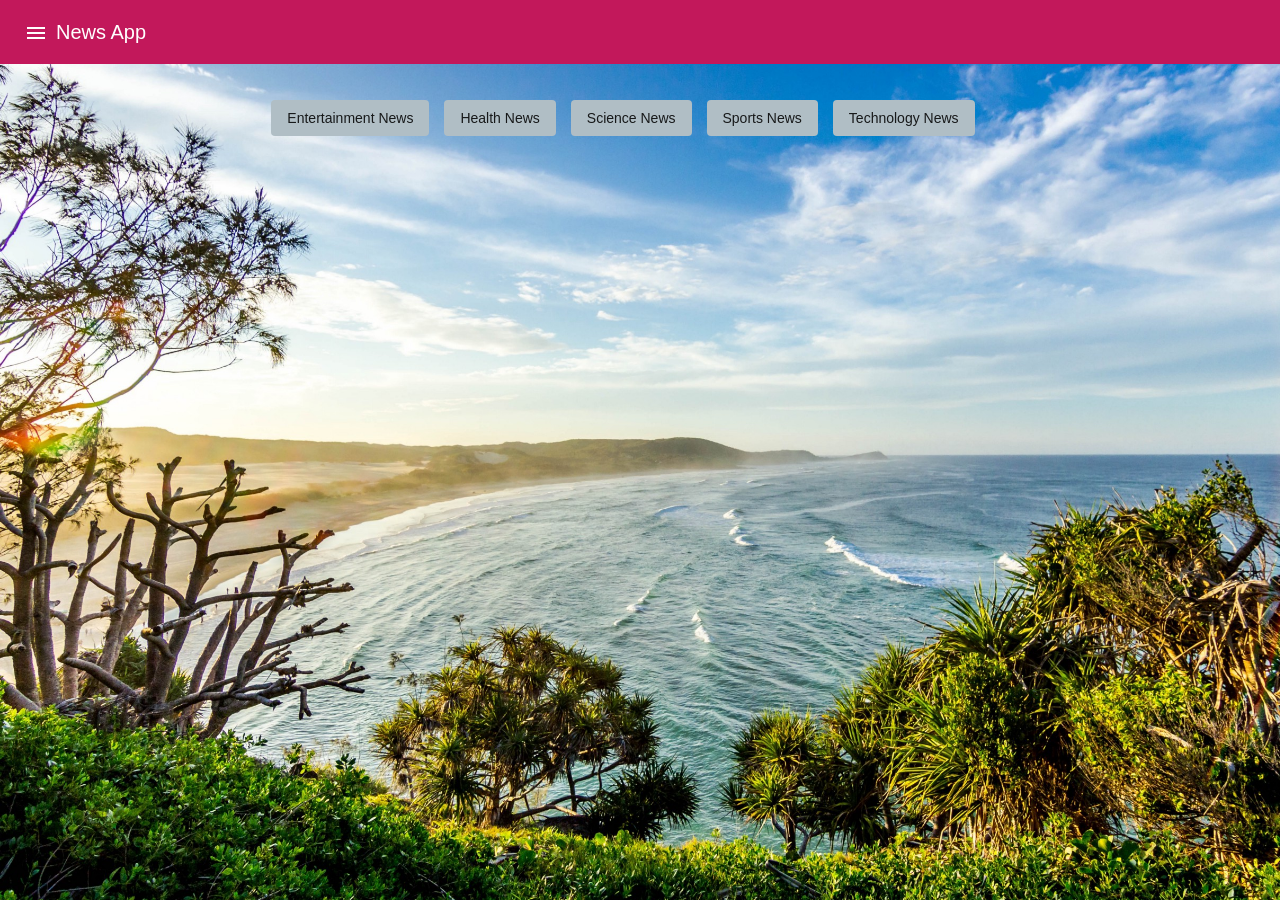
==== index.html @ 6e372760 "Add files via upload" ====
<!doctype html>
<html lang="en">
<head>
  <meta charset="utf-8">
  <title>News App</title>
  <base href="/">

  <meta name="viewport" content="width=device-width, initial-scale=1">
  <link rel="icon" type="image/x-icon" href="favicon.ico">
  <link href="https://fonts.googleapis.com/icon?family=Material+Icons" rel="stylesheet">

<link rel="stylesheet" href="styles.c0542add2c0bae121399.css"></head>
<body>
  <app-root></app-root>
<script type="text/javascript" src="runtime.26209474bfa8dc87a77c.js"></script><script type="text/javascript" src="es2015-polyfills.c5dd28b362270c767b34.js" nomodule></script><script type="text/javascript" src="polyfills.8bbb231b43165d65d357.js"></script><script type="text/javascript" src="main.18ae1bc99b776c555c8f.js"></script></body>
</html>
---- styles.c0542add2c0bae121399.css ----
@import url(https://fonts.googleapis.com/css?family=Montserrat:400,700);.mat-badge-content{font-weight:600;font-size:12px;font-family:Roboto,"Helvetica Neue",sans-serif}.mat-badge-small .mat-badge-content{font-size:6px}.mat-badge-large .mat-badge-content{font-size:24px}.mat-h1,.mat-headline,.mat-typography h1{font:400 24px/32px Roboto,"Helvetica Neue",sans-serif;margin:0 0 16px}.mat-h2,.mat-title,.mat-typography h2{font:500 20px/32px Roboto,"Helvetica Neue",sans-serif;margin:0 0 16px}.mat-h3,.mat-subheading-2,.mat-typography h3{font:400 16px/28px Roboto,"Helvetica Neue",sans-serif;margin:0 0 16px}.mat-h4,.mat-subheading-1,.mat-typography h4{font:400 15px/24px Roboto,"Helvetica Neue",sans-serif;margin:0 0 16px}.mat-h5,.mat-typography h5{font:400 11.62px/20px Roboto,"Helvetica Neue",sans-serif;margin:0 0 12px}.mat-h6,.mat-typography h6{font:400 9.38px/20px Roboto,"Helvetica Neue",sans-serif;margin:0 0 12px}.mat-body-2,.mat-body-strong{font:500 14px/24px Roboto,"Helvetica Neue",sans-serif}.mat-body,.mat-body-1,.mat-typography{font:400 14px/20px Roboto,"Helvetica Neue",sans-serif}.mat-body p,.mat-body-1 p,.mat-typography p{margin:0 0 12px}.mat-caption,.mat-small{font:400 12px/20px Roboto,"Helvetica Neue",sans-serif}.mat-display-4,.mat-typography .mat-display-4{font:300 112px/112px Roboto,"Helvetica Neue",sans-serif;margin:0 0 56px;letter-spacing:-.05em}.mat-display-3,.mat-typography .mat-display-3{font:400 56px/56px Roboto,"Helvetica Neue",sans-serif;margin:0 0 64px;letter-spacing:-.02em}.mat-display-2,.mat-typography .mat-display-2{font:400 45px/48px Roboto,"Helvetica Neue",sans-serif;margin:0 0 64px;letter-spacing:-.005em}.mat-display-1,.mat-typography .mat-display-1{font:400 34px/40px Roboto,"Helvetica Neue",sans-serif;margin:0 0 64px}.mat-bottom-sheet-container{font:400 14px/20px Roboto,"Helvetica Neue",sans-serif}.mat-button,.mat-fab,.mat-flat-button,.mat-icon-button,.mat-mini-fab,.mat-raised-button,.mat-stroked-button{font-family:Roboto,"Helvetica Neue",sans-serif;font-size:14px;font-weight:500}.mat-button-toggle,.mat-card{font-family:Roboto,"Helvetica Neue",sans-serif}.mat-card-title{font-size:24px;font-weight:500}.mat-card-header .mat-card-title{font-size:20px}.mat-card-content,.mat-card-subtitle{font-size:14px}.mat-checkbox{font-family:Roboto,"Helvetica Neue",sans-serif}.mat-checkbox-layout .mat-checkbox-label{line-height:24px}.mat-chip{font-size:14px;font-weight:500}.mat-chip .mat-chip-remove.mat-icon,.mat-chip .mat-chip-trailing-icon.mat-icon{font-size:18px}.mat-table{font-family:Roboto,"Helvetica Neue",sans-serif}.mat-header-cell{font-size:12px;font-weight:500}.mat-cell,.mat-footer-cell{font-size:14px}.mat-calendar{font-family:Roboto,"Helvetica Neue",sans-serif}.mat-calendar-body{font-size:13px}.mat-calendar-body-label,.mat-calendar-period-button{font-size:14px;font-weight:500}.mat-calendar-table-header th{font-size:11px;font-weight:400}.mat-dialog-title{font:500 20px/32px Roboto,"Helvetica Neue",sans-serif}.mat-expansion-panel-header{font-family:Roboto,"Helvetica Neue",sans-serif;font-size:15px;font-weight:400}.mat-expansion-panel-content{font:400 14px/20px Roboto,"Helvetica Neue",sans-serif}.mat-form-field{font-size:inherit;font-weight:400;line-height:1.125;font-family:Roboto,"Helvetica Neue",sans-serif}.mat-form-field-wrapper{padding-bottom:1.34375em}.mat-form-field-prefix .mat-icon,.mat-form-field-suffix .mat-icon{font-size:150%;line-height:1.125}.mat-form-field-prefix .mat-icon-button,.mat-form-field-suffix .mat-icon-button{height:1.5em;width:1.5em}.mat-form-field-prefix .mat-icon-button .mat-icon,.mat-form-field-suffix .mat-icon-button .mat-icon{height:1.125em;line-height:1.125}.mat-form-field-infix{padding:.5em 0;border-top:.84375em solid transparent}.mat-form-field-can-float .mat-input-server:focus+.mat-form-field-label-wrapper .mat-form-field-label,.mat-form-field-can-float.mat-form-field-should-float .mat-form-field-label{-webkit-transform:translateY(-1.34375em) scale(.75);transform:translateY(-1.34375em) scale(.75);width:133.33333%}.mat-form-field-can-float .mat-input-server[label]:not(:label-shown)+.mat-form-field-label-wrapper .mat-form-field-label{-webkit-transform:translateY(-1.34374em) scale(.75);transform:translateY(-1.34374em) scale(.75);width:133.33334%}.mat-form-field-label-wrapper{top:-.84375em;padding-top:.84375em}.mat-form-field-label{top:1.34375em}.mat-form-field-underline{bottom:1.34375em}.mat-form-field-subscript-wrapper{font-size:75%;margin-top:.66667em;top:calc(100% - 1.79167em)}.mat-form-field-appearance-legacy .mat-form-field-wrapper{padding-bottom:1.25em}.mat-form-field-appearance-legacy .mat-form-field-infix{padding:.4375em 0}.mat-form-field-appearance-legacy.mat-form-field-can-float .mat-input-server:focus+.mat-form-field-label-wrapper .mat-form-field-label,.mat-form-field-appearance-legacy.mat-form-field-can-float.mat-form-field-should-float .mat-form-field-label{-webkit-transform:translateY(-1.28125em) scale(.75) perspective(100px) translateZ(.001px);transform:translateY(-1.28125em) scale(.75) perspective(100px) translateZ(.001px);-ms-transform:translateY(-1.28125em) scale(.75);width:133.33333%}.mat-form-field-appearance-legacy.mat-form-field-can-float .mat-form-field-autofill-control:-webkit-autofill+.mat-form-field-label-wrapper .mat-form-field-label{-webkit-transform:translateY(-1.28125em) scale(.75) perspective(100px) translateZ(.00101px);transform:translateY(-1.28125em) scale(.75) perspective(100px) translateZ(.00101px);-ms-transform:translateY(-1.28124em) scale(.75);width:133.33334%}.mat-form-field-appearance-legacy.mat-form-field-can-float .mat-input-server[label]:not(:label-shown)+.mat-form-field-label-wrapper .mat-form-field-label{-webkit-transform:translateY(-1.28125em) scale(.75) perspective(100px) translateZ(.00102px);transform:translateY(-1.28125em) scale(.75) perspective(100px) translateZ(.00102px);-ms-transform:translateY(-1.28123em) scale(.75);width:133.33335%}.mat-form-field-appearance-legacy .mat-form-field-label{top:1.28125em}.mat-form-field-appearance-legacy .mat-form-field-subscript-wrapper{margin-top:.54167em;top:calc(100% - 1.66667em)}@media print{.mat-form-field-appearance-legacy.mat-form-field-can-float .mat-input-server:focus+.mat-form-field-label-wrapper .mat-form-field-label,.mat-form-field-appearance-legacy.mat-form-field-can-float.mat-form-field-should-float .mat-form-field-label{-webkit-transform:translateY(-1.28122em) scale(.75);transform:translateY(-1.28122em) scale(.75)}.mat-form-field-appearance-legacy.mat-form-field-can-float .mat-form-field-autofill-control:-webkit-autofill+.mat-form-field-label-wrapper .mat-form-field-label{-webkit-transform:translateY(-1.28121em) scale(.75);transform:translateY(-1.28121em) scale(.75)}.mat-form-field-appearance-legacy.mat-form-field-can-float .mat-input-server[label]:not(:label-shown)+.mat-form-field-label-wrapper .mat-form-field-label{-webkit-transform:translateY(-1.2812em) scale(.75);transform:translateY(-1.2812em) scale(.75)}}.mat-form-field-appearance-fill .mat-form-field-infix{padding:.25em 0 .75em}.mat-form-field-appearance-fill .mat-form-field-label{top:1.09375em;margin-top:-.5em}.mat-form-field-appearance-fill.mat-form-field-can-float .mat-input-server:focus+.mat-form-field-label-wrapper .mat-form-field-label,.mat-form-field-appearance-fill.mat-form-field-can-float.mat-form-field-should-float .mat-form-field-label{-webkit-transform:translateY(-.59375em) scale(.75);transform:translateY(-.59375em) scale(.75);width:133.33333%}.mat-form-field-appearance-fill.mat-form-field-can-float .mat-input-server[label]:not(:label-shown)+.mat-form-field-label-wrapper .mat-form-field-label{-webkit-transform:translateY(-.59374em) scale(.75);transform:translateY(-.59374em) scale(.75);width:133.33334%}.mat-form-field-appearance-outline .mat-form-field-infix{padding:1em 0}.mat-form-field-appearance-outline .mat-form-field-label{top:1.84375em;margin-top:-.25em}.mat-form-field-appearance-outline.mat-form-field-can-float .mat-input-server:focus+.mat-form-field-label-wrapper .mat-form-field-label,.mat-form-field-appearance-outline.mat-form-field-can-float.mat-form-field-should-float .mat-form-field-label{-webkit-transform:translateY(-1.59375em) scale(.75);transform:translateY(-1.59375em) scale(.75);width:133.33333%}.mat-form-field-appearance-outline.mat-form-field-can-float .mat-input-server[label]:not(:label-shown)+.mat-form-field-label-wrapper .mat-form-field-label{-webkit-transform:translateY(-1.59374em) scale(.75);transform:translateY(-1.59374em) scale(.75);width:133.33334%}.mat-grid-tile-footer,.mat-grid-tile-header{font-size:14px}.mat-grid-tile-footer .mat-line,.mat-grid-tile-header .mat-line{white-space:nowrap;overflow:hidden;text-overflow:ellipsis;display:block;box-sizing:border-box}.mat-grid-tile-footer .mat-line:nth-child(n+2),.mat-grid-tile-header .mat-line:nth-child(n+2){font-size:12px}input.mat-input-element{margin-top:-.0625em}.mat-menu-item{font-family:Roboto,"Helvetica Neue",sans-serif;font-size:14px;font-weight:400}.mat-paginator,.mat-paginator-page-size .mat-select-trigger{font-family:Roboto,"Helvetica Neue",sans-serif;font-size:12px}.mat-radio-button,.mat-select{font-family:Roboto,"Helvetica Neue",sans-serif}.mat-select-trigger{height:1.125em}.mat-slide-toggle-content{font-family:Roboto,"Helvetica Neue",sans-serif}.mat-slider-thumb-label-text{font-family:Roboto,"Helvetica Neue",sans-serif;font-size:12px;font-weight:500}.mat-stepper-horizontal,.mat-stepper-vertical{font-family:Roboto,"Helvetica Neue",sans-serif}.mat-step-label{font-size:14px;font-weight:400}.mat-step-sub-label-error{font-weight:400}.mat-step-label-error{font-size:14px}.mat-step-label-selected{font-size:14px;font-weight:500}.mat-tab-group{font-family:Roboto,"Helvetica Neue",sans-serif}.mat-tab-label,.mat-tab-link{font-family:Roboto,"Helvetica Neue",sans-serif;font-size:14px;font-weight:500}.mat-toolbar,.mat-toolbar h1,.mat-toolbar h2,.mat-toolbar h3,.mat-toolbar h4,.mat-toolbar h5,.mat-toolbar h6{font:500 20px/32px Roboto,"Helvetica Neue",sans-serif;margin:0}.mat-tooltip{font-family:Roboto,"Helvetica Neue",sans-serif;font-size:10px;padding-top:6px;padding-bottom:6px}.mat-tooltip-handset{font-size:14px;padding-top:8px;padding-bottom:8px}.mat-list-item,.mat-list-option{font-family:Roboto,"Helvetica Neue",sans-serif}.mat-list-base .mat-list-item{font-size:16px}.mat-list-base .mat-list-item .mat-line{white-space:nowrap;overflow:hidden;text-overflow:ellipsis;display:block;box-sizing:border-box}.mat-list-base .mat-list-item .mat-line:nth-child(n+2){font-size:14px}.mat-list-base .mat-list-option{font-size:16px}.mat-list-base .mat-list-option .mat-line{white-space:nowrap;overflow:hidden;text-overflow:ellipsis;display:block;box-sizing:border-box}.mat-list-base .mat-list-option .mat-line:nth-child(n+2){font-size:14px}.mat-list-base[dense] .mat-list-item{font-size:12px}.mat-list-base[dense] .mat-list-item .mat-line{white-space:nowrap;overflow:hidden;text-overflow:ellipsis;display:block;box-sizing:border-box}.mat-list-base[dense] .mat-list-item .mat-line:nth-child(n+2),.mat-list-base[dense] .mat-list-option{font-size:12px}.mat-list-base[dense] .mat-list-option .mat-line{white-space:nowrap;overflow:hidden;text-overflow:ellipsis;display:block;box-sizing:border-box}.mat-list-base[dense] .mat-list-option .mat-line:nth-child(n+2){font-size:12px}.mat-list-base[dense] .mat-subheader{font-family:Roboto,"Helvetica Neue",sans-serif;font-size:12px;font-weight:500}.mat-option{font-family:Roboto,"Helvetica Neue",sans-serif;font-size:16px;color:#fff}.mat-optgroup-label{font:500 14px/24px Roboto,"Helvetica Neue",sans-serif;color:rgba(255,255,255,.7)}.mat-simple-snackbar{font-family:Roboto,"Helvetica Neue",sans-serif;font-size:14px}.mat-simple-snackbar-action{line-height:1;font-family:inherit;font-size:inherit;font-weight:500}.mat-ripple{overflow:hidden;position:relative}.mat-ripple.mat-ripple-unbounded{overflow:visible}.mat-ripple-element{position:absolute;border-radius:50%;pointer-events:none;transition:opacity,-webkit-transform 0s cubic-bezier(0,0,.2,1);transition:opacity,transform 0s cubic-bezier(0,0,.2,1);transition:opacity,transform 0s cubic-bezier(0,0,.2,1),-webkit-transform 0s cubic-bezier(0,0,.2,1);-webkit-transform:scale(0);transform:scale(0)}@media (-ms-high-contrast:active){.mat-ripple-element{display:none}}.cdk-visually-hidden{border:0;clip:rect(0 0 0 0);height:1px;margin:-1px;overflow:hidden;padding:0;position:absolute;width:1px;outline:0;-webkit-appearance:none;-moz-appearance:none}.cdk-global-overlay-wrapper,.cdk-overlay-container{pointer-events:none;top:0;left:0;height:100%;width:100%}.cdk-overlay-container{position:fixed;z-index:1000}.cdk-overlay-container:empty{display:none}.cdk-global-overlay-wrapper{display:flex;position:absolute;z-index:1000}.cdk-overlay-pane{position:absolute;pointer-events:auto;box-sizing:border-box;z-index:1000;display:flex;max-width:100%;max-height:100%}.cdk-overlay-backdrop{position:absolute;top:0;bottom:0;left:0;right:0;z-index:1000;pointer-events:auto;-webkit-tap-highlight-color:transparent;transition:opacity .4s cubic-bezier(.25,.8,.25,1);opacity:0}.cdk-overlay-backdrop.cdk-overlay-backdrop-showing{opacity:1}@media screen and (-ms-high-contrast:active){.cdk-overlay-backdrop.cdk-overlay-backdrop-showing{opacity:.6}}.cdk-overlay-dark-backdrop{background:rgba(0,0,0,.32)}.cdk-overlay-transparent-backdrop,.cdk-overlay-transparent-backdrop.cdk-overlay-backdrop-showing{opacity:0}.cdk-overlay-connected-position-bounding-box{position:absolute;z-index:1000;display:flex;flex-direction:column;min-width:1px;min-height:1px}.cdk-global-scrollblock{position:fixed;width:100%;overflow-y:scroll}@-webkit-keyframes cdk-text-field-autofill-start{/*!*/}@keyframes cdk-text-field-autofill-start{/*!*/}@-webkit-keyframes cdk-text-field-autofill-end{/*!*/}@keyframes cdk-text-field-autofill-end{/*!*/}.cdk-text-field-autofill-monitored:-webkit-autofill{-webkit-animation-name:cdk-text-field-autofill-start;animation-name:cdk-text-field-autofill-start}.cdk-text-field-autofill-monitored:not(:-webkit-autofill){-webkit-animation-name:cdk-text-field-autofill-end;animation-name:cdk-text-field-autofill-end}textarea.cdk-textarea-autosize{resize:none}textarea.cdk-textarea-autosize-measuring{height:auto!important;overflow:hidden!important;padding:2px 0!important;box-sizing:content-box!important}.mat-ripple-element{background-color:rgba(255,255,255,.1)}.mat-option.mat-selected:not(.mat-option-multiple):not(.mat-option-disabled),.mat-option:focus:not(.mat-option-disabled),.mat-option:hover:not(.mat-option-disabled){background:rgba(255,255,255,.04)}.mat-option.mat-active{background:rgba(255,255,255,.04);color:#fff}.mat-option.mat-option-disabled{color:rgba(255,255,255,.5)}.mat-primary .mat-option.mat-selected:not(.mat-option-disabled){color:#c2185b}.mat-accent .mat-option.mat-selected:not(.mat-option-disabled){color:#b0bec5}.mat-warn .mat-option.mat-selected:not(.mat-option-disabled){color:#f44336}.mat-optgroup-disabled .mat-optgroup-label{color:rgba(255,255,255,.5)}.mat-pseudo-checkbox{color:rgba(255,255,255,.7)}.mat-pseudo-checkbox::after{color:#303030}.mat-pseudo-checkbox-disabled{color:#686868}.mat-accent .mat-pseudo-checkbox-checked,.mat-accent .mat-pseudo-checkbox-indeterminate,.mat-pseudo-checkbox-checked,.mat-pseudo-checkbox-indeterminate{background:#b0bec5}.mat-primary .mat-pseudo-checkbox-checked,.mat-primary .mat-pseudo-checkbox-indeterminate{background:#c2185b}.mat-warn .mat-pseudo-checkbox-checked,.mat-warn .mat-pseudo-checkbox-indeterminate{background:#f44336}.mat-pseudo-checkbox-checked.mat-pseudo-checkbox-disabled,.mat-pseudo-checkbox-indeterminate.mat-pseudo-checkbox-disabled{background:#686868}.mat-elevation-z0{box-shadow:0 0 0 0 rgba(0,0,0,.2),0 0 0 0 rgba(0,0,0,.14),0 0 0 0 rgba(0,0,0,.12)}.mat-elevation-z1{box-shadow:0 2px 1px -1px rgba(0,0,0,.2),0 1px 1px 0 rgba(0,0,0,.14),0 1px 3px 0 rgba(0,0,0,.12)}.mat-elevation-z2{box-shadow:0 3px 1px -2px rgba(0,0,0,.2),0 2px 2px 0 rgba(0,0,0,.14),0 1px 5px 0 rgba(0,0,0,.12)}.mat-elevation-z3{box-shadow:0 3px 3px -2px rgba(0,0,0,.2),0 3px 4px 0 rgba(0,0,0,.14),0 1px 8px 0 rgba(0,0,0,.12)}.mat-elevation-z4{box-shadow:0 2px 4px -1px rgba(0,0,0,.2),0 4px 5px 0 rgba(0,0,0,.14),0 1px 10px 0 rgba(0,0,0,.12)}.mat-elevation-z5{box-shadow:0 3px 5px -1px rgba(0,0,0,.2),0 5px 8px 0 rgba(0,0,0,.14),0 1px 14px 0 rgba(0,0,0,.12)}.mat-elevation-z6{box-shadow:0 3px 5px -1px rgba(0,0,0,.2),0 6px 10px 0 rgba(0,0,0,.14),0 1px 18px 0 rgba(0,0,0,.12)}.mat-elevation-z7{box-shadow:0 4px 5px -2px rgba(0,0,0,.2),0 7px 10px 1px rgba(0,0,0,.14),0 2px 16px 1px rgba(0,0,0,.12)}.mat-elevation-z8{box-shadow:0 5px 5px -3px rgba(0,0,0,.2),0 8px 10px 1px rgba(0,0,0,.14),0 3px 14px 2px rgba(0,0,0,.12)}.mat-elevation-z9{box-shadow:0 5px 6px -3px rgba(0,0,0,.2),0 9px 12px 1px rgba(0,0,0,.14),0 3px 16px 2px rgba(0,0,0,.12)}.mat-elevation-z10{box-shadow:0 6px 6px -3px rgba(0,0,0,.2),0 10px 14px 1px rgba(0,0,0,.14),0 4px 18px 3px rgba(0,0,0,.12)}.mat-elevation-z11{box-shadow:0 6px 7px -4px rgba(0,0,0,.2),0 11px 15px 1px rgba(0,0,0,.14),0 4px 20px 3px rgba(0,0,0,.12)}.mat-elevation-z12{box-shadow:0 7px 8px -4px rgba(0,0,0,.2),0 12px 17px 2px rgba(0,0,0,.14),0 5px 22px 4px rgba(0,0,0,.12)}.mat-elevation-z13{box-shadow:0 7px 8px -4px rgba(0,0,0,.2),0 13px 19px 2px rgba(0,0,0,.14),0 5px 24px 4px rgba(0,0,0,.12)}.mat-elevation-z14{box-shadow:0 7px 9px -4px rgba(0,0,0,.2),0 14px 21px 2px rgba(0,0,0,.14),0 5px 26px 4px rgba(0,0,0,.12)}.mat-elevation-z15{box-shadow:0 8px 9px -5px rgba(0,0,0,.2),0 15px 22px 2px rgba(0,0,0,.14),0 6px 28px 5px rgba(0,0,0,.12)}.mat-elevation-z16{box-shadow:0 8px 10px -5px rgba(0,0,0,.2),0 16px 24px 2px rgba(0,0,0,.14),0 6px 30px 5px rgba(0,0,0,.12)}.mat-elevation-z17{box-shadow:0 8px 11px -5px rgba(0,0,0,.2),0 17px 26px 2px rgba(0,0,0,.14),0 6px 32px 5px rgba(0,0,0,.12)}.mat-elevation-z18{box-shadow:0 9px 11px -5px rgba(0,0,0,.2),0 18px 28px 2px rgba(0,0,0,.14),0 7px 34px 6px rgba(0,0,0,.12)}.mat-elevation-z19{box-shadow:0 9px 12px -6px rgba(0,0,0,.2),0 19px 29px 2px rgba(0,0,0,.14),0 7px 36px 6px rgba(0,0,0,.12)}.mat-elevation-z20{box-shadow:0 10px 13px -6px rgba(0,0,0,.2),0 20px 31px 3px rgba(0,0,0,.14),0 8px 38px 7px rgba(0,0,0,.12)}.mat-elevation-z21{box-shadow:0 10px 13px -6px rgba(0,0,0,.2),0 21px 33px 3px rgba(0,0,0,.14),0 8px 40px 7px rgba(0,0,0,.12)}.mat-elevation-z22{box-shadow:0 10px 14px -6px rgba(0,0,0,.2),0 22px 35px 3px rgba(0,0,0,.14),0 8px 42px 7px rgba(0,0,0,.12)}.mat-elevation-z23{box-shadow:0 11px 14px -7px rgba(0,0,0,.2),0 23px 36px 3px rgba(0,0,0,.14),0 9px 44px 8px rgba(0,0,0,.12)}.mat-elevation-z24{box-shadow:0 11px 15px -7px rgba(0,0,0,.2),0 24px 38px 3px rgba(0,0,0,.14),0 9px 46px 8px rgba(0,0,0,.12)}.mat-app-background{background-color:#303030;color:#fff}.mat-theme-loaded-marker{display:none}.mat-autocomplete-panel{background:#424242;color:#fff}.mat-autocomplete-panel:not([class*=mat-elevation-z]){box-shadow:0 2px 4px -1px rgba(0,0,0,.2),0 4px 5px 0 rgba(0,0,0,.14),0 1px 10px 0 rgba(0,0,0,.12)}.mat-autocomplete-panel .mat-option.mat-selected:not(.mat-active):not(:hover){background:#424242}.mat-autocomplete-panel .mat-option.mat-selected:not(.mat-active):not(:hover):not(.mat-option-disabled){color:#fff}@media (-ms-high-contrast:active){.mat-badge-content{outline:solid 1px;border-radius:0}.mat-checkbox-disabled{opacity:.5}}.mat-badge-accent .mat-badge-content{background:#b0bec5;color:rgba(0,0,0,.87)}.mat-badge-warn .mat-badge-content{color:#fff;background:#f44336}.mat-badge{position:relative}.mat-badge-hidden .mat-badge-content{display:none}.mat-badge-disabled .mat-badge-content{background:#6e6e6e;color:rgba(255,255,255,.5)}.mat-badge-content{color:#fff;background:#c2185b;position:absolute;text-align:center;display:inline-block;border-radius:50%;transition:-webkit-transform .2s ease-in-out;transition:transform .2s ease-in-out;transition:transform .2s ease-in-out,-webkit-transform .2s ease-in-out;-webkit-transform:scale(.6);transform:scale(.6);overflow:hidden;white-space:nowrap;text-overflow:ellipsis;pointer-events:none}.mat-badge-content.mat-badge-active{-webkit-transform:none;transform:none}.mat-badge-small .mat-badge-content{width:16px;height:16px;line-height:16px}.mat-badge-small.mat-badge-above .mat-badge-content{top:-8px}.mat-badge-small.mat-badge-below .mat-badge-content{bottom:-8px}.mat-badge-small.mat-badge-before .mat-badge-content{left:-16px}[dir=rtl] .mat-badge-small.mat-badge-before .mat-badge-content{left:auto;right:-16px}.mat-badge-small.mat-badge-after .mat-badge-content{right:-16px}[dir=rtl] .mat-badge-small.mat-badge-after .mat-badge-content{right:auto;left:-16px}.mat-badge-small.mat-badge-overlap.mat-badge-before .mat-badge-content{left:-8px}[dir=rtl] .mat-badge-small.mat-badge-overlap.mat-badge-before .mat-badge-content{left:auto;right:-8px}.mat-badge-small.mat-badge-overlap.mat-badge-after .mat-badge-content{right:-8px}[dir=rtl] .mat-badge-small.mat-badge-overlap.mat-badge-after .mat-badge-content{right:auto;left:-8px}.mat-badge-medium .mat-badge-content{width:22px;height:22px;line-height:22px}.mat-badge-medium.mat-badge-above .mat-badge-content{top:-11px}.mat-badge-medium.mat-badge-below .mat-badge-content{bottom:-11px}.mat-badge-medium.mat-badge-before .mat-badge-content{left:-22px}[dir=rtl] .mat-badge-medium.mat-badge-before .mat-badge-content{left:auto;right:-22px}.mat-badge-medium.mat-badge-after .mat-badge-content{right:-22px}[dir=rtl] .mat-badge-medium.mat-badge-after .mat-badge-content{right:auto;left:-22px}.mat-badge-medium.mat-badge-overlap.mat-badge-before .mat-badge-content{left:-11px}[dir=rtl] .mat-badge-medium.mat-badge-overlap.mat-badge-before .mat-badge-content{left:auto;right:-11px}.mat-badge-medium.mat-badge-overlap.mat-badge-after .mat-badge-content{right:-11px}[dir=rtl] .mat-badge-medium.mat-badge-overlap.mat-badge-after .mat-badge-content{right:auto;left:-11px}.mat-badge-large .mat-badge-content{width:28px;height:28px;line-height:28px}.mat-badge-large.mat-badge-above .mat-badge-content{top:-14px}.mat-badge-large.mat-badge-below .mat-badge-content{bottom:-14px}.mat-badge-large.mat-badge-before .mat-badge-content{left:-28px}[dir=rtl] .mat-badge-large.mat-badge-before .mat-badge-content{left:auto;right:-28px}.mat-badge-large.mat-badge-after .mat-badge-content{right:-28px}[dir=rtl] .mat-badge-large.mat-badge-after .mat-badge-content{right:auto;left:-28px}.mat-badge-large.mat-badge-overlap.mat-badge-before .mat-badge-content{left:-14px}[dir=rtl] .mat-badge-large.mat-badge-overlap.mat-badge-before .mat-badge-content{left:auto;right:-14px}.mat-badge-large.mat-badge-overlap.mat-badge-after .mat-badge-content{right:-14px}[dir=rtl] .mat-badge-large.mat-badge-overlap.mat-badge-after .mat-badge-content{right:auto;left:-14px}.mat-bottom-sheet-container{box-shadow:0 8px 10px -5px rgba(0,0,0,.2),0 16px 24px 2px rgba(0,0,0,.14),0 6px 30px 5px rgba(0,0,0,.12);background:#424242;color:#fff}.mat-button,.mat-icon-button,.mat-stroked-button{color:inherit;background:0 0}.mat-button.mat-primary,.mat-icon-button.mat-primary,.mat-stroked-button.mat-primary{color:#c2185b}.mat-button.mat-accent,.mat-icon-button.mat-accent,.mat-stroked-button.mat-accent{color:#b0bec5}.mat-button.mat-warn,.mat-icon-button.mat-warn,.mat-stroked-button.mat-warn{color:#f44336}.mat-button.mat-accent[disabled],.mat-button.mat-primary[disabled],.mat-button.mat-warn[disabled],.mat-button[disabled][disabled],.mat-icon-button.mat-accent[disabled],.mat-icon-button.mat-primary[disabled],.mat-icon-button.mat-warn[disabled],.mat-icon-button[disabled][disabled],.mat-stroked-button.mat-accent[disabled],.mat-stroked-button.mat-primary[disabled],.mat-stroked-button.mat-warn[disabled],.mat-stroked-button[disabled][disabled]{color:rgba(255,255,255,.3)}.mat-button.mat-primary .mat-button-focus-overlay,.mat-icon-button.mat-primary .mat-button-focus-overlay,.mat-stroked-button.mat-primary .mat-button-focus-overlay{background-color:#c2185b}.mat-button.mat-accent .mat-button-focus-overlay,.mat-icon-button.mat-accent .mat-button-focus-overlay,.mat-stroked-button.mat-accent .mat-button-focus-overlay{background-color:#b0bec5}.mat-button.mat-warn .mat-button-focus-overlay,.mat-icon-button.mat-warn .mat-button-focus-overlay,.mat-stroked-button.mat-warn .mat-button-focus-overlay{background-color:#f44336}.mat-button[disabled] .mat-button-focus-overlay,.mat-icon-button[disabled] .mat-button-focus-overlay,.mat-stroked-button[disabled] .mat-button-focus-overlay{background-color:transparent}.mat-button .mat-ripple-element,.mat-icon-button .mat-ripple-element,.mat-stroked-button .mat-ripple-element{opacity:.1;background-color:currentColor}.mat-button-focus-overlay{background:#fff}.mat-stroked-button:not([disabled]){border-color:rgba(255,255,255,.12)}.mat-fab,.mat-flat-button,.mat-mini-fab,.mat-raised-button{color:#fff;background-color:#424242}.mat-fab.mat-primary,.mat-flat-button.mat-primary,.mat-mini-fab.mat-primary,.mat-raised-button.mat-primary{color:#fff;background-color:#c2185b}.mat-fab.mat-accent,.mat-flat-button.mat-accent,.mat-mini-fab.mat-accent,.mat-raised-button.mat-accent{color:rgba(0,0,0,.87);background-color:#b0bec5}.mat-fab.mat-warn,.mat-flat-button.mat-warn,.mat-mini-fab.mat-warn,.mat-raised-button.mat-warn{color:#fff;background-color:#f44336}.mat-fab.mat-accent[disabled],.mat-fab.mat-primary[disabled],.mat-fab.mat-warn[disabled],.mat-fab[disabled][disabled],.mat-flat-button.mat-accent[disabled],.mat-flat-button.mat-primary[disabled],.mat-flat-button.mat-warn[disabled],.mat-flat-button[disabled][disabled],.mat-mini-fab.mat-accent[disabled],.mat-mini-fab.mat-primary[disabled],.mat-mini-fab.mat-warn[disabled],.mat-mini-fab[disabled][disabled],.mat-raised-button.mat-accent[disabled],.mat-raised-button.mat-primary[disabled],.mat-raised-button.mat-warn[disabled],.mat-raised-button[disabled][disabled]{color:rgba(255,255,255,.3);background-color:rgba(255,255,255,.12)}.mat-fab.mat-primary .mat-ripple-element,.mat-flat-button.mat-primary .mat-ripple-element,.mat-mini-fab.mat-primary .mat-ripple-element,.mat-raised-button.mat-primary .mat-ripple-element{background-color:rgba(255,255,255,.1)}.mat-fab.mat-accent .mat-ripple-element,.mat-flat-button.mat-accent .mat-ripple-element,.mat-mini-fab.mat-accent .mat-ripple-element,.mat-raised-button.mat-accent .mat-ripple-element{background-color:rgba(0,0,0,.1)}.mat-fab.mat-warn .mat-ripple-element,.mat-flat-button.mat-warn .mat-ripple-element,.mat-mini-fab.mat-warn .mat-ripple-element,.mat-raised-button.mat-warn .mat-ripple-element{background-color:rgba(255,255,255,.1)}.mat-flat-button:not([class*=mat-elevation-z]),.mat-stroked-button:not([class*=mat-elevation-z]){box-shadow:0 0 0 0 rgba(0,0,0,.2),0 0 0 0 rgba(0,0,0,.14),0 0 0 0 rgba(0,0,0,.12)}.mat-raised-button:not([class*=mat-elevation-z]){box-shadow:0 3px 1px -2px rgba(0,0,0,.2),0 2px 2px 0 rgba(0,0,0,.14),0 1px 5px 0 rgba(0,0,0,.12)}.mat-raised-button:not([disabled]):active:not([class*=mat-elevation-z]){box-shadow:0 5px 5px -3px rgba(0,0,0,.2),0 8px 10px 1px rgba(0,0,0,.14),0 3px 14px 2px rgba(0,0,0,.12)}.mat-raised-button[disabled]:not([class*=mat-elevation-z]){box-shadow:0 0 0 0 rgba(0,0,0,.2),0 0 0 0 rgba(0,0,0,.14),0 0 0 0 rgba(0,0,0,.12)}.mat-fab:not([class*=mat-elevation-z]),.mat-mini-fab:not([class*=mat-elevation-z]){box-shadow:0 3px 5px -1px rgba(0,0,0,.2),0 6px 10px 0 rgba(0,0,0,.14),0 1px 18px 0 rgba(0,0,0,.12)}.mat-fab:not([disabled]):active:not([class*=mat-elevation-z]),.mat-mini-fab:not([disabled]):active:not([class*=mat-elevation-z]){box-shadow:0 7px 8px -4px rgba(0,0,0,.2),0 12px 17px 2px rgba(0,0,0,.14),0 5px 22px 4px rgba(0,0,0,.12)}.mat-fab[disabled]:not([class*=mat-elevation-z]),.mat-mini-fab[disabled]:not([class*=mat-elevation-z]){box-shadow:0 0 0 0 rgba(0,0,0,.2),0 0 0 0 rgba(0,0,0,.14),0 0 0 0 rgba(0,0,0,.12)}.mat-button-toggle-group,.mat-button-toggle-standalone{box-shadow:0 3px 1px -2px rgba(0,0,0,.2),0 2px 2px 0 rgba(0,0,0,.14),0 1px 5px 0 rgba(0,0,0,.12)}.mat-button-toggle-group-appearance-standard,.mat-button-toggle-standalone.mat-button-toggle-appearance-standard{box-shadow:none;border:1px solid rgba(255,255,255,.12)}.mat-button-toggle{color:rgba(255,255,255,.5)}.mat-button-toggle .mat-button-toggle-focus-overlay{background-color:rgba(255,255,255,.12)}.mat-button-toggle-appearance-standard{color:#fff;background:#424242}.mat-button-toggle-appearance-standard .mat-button-toggle-focus-overlay{background-color:#fff}.mat-button-toggle-group-appearance-standard .mat-button-toggle+.mat-button-toggle{border-left:1px solid rgba(255,255,255,.12)}[dir=rtl] .mat-button-toggle-group-appearance-standard .mat-button-toggle+.mat-button-toggle{border-left:none;border-right:1px solid rgba(255,255,255,.12)}.mat-button-toggle-group-appearance-standard.mat-button-toggle-vertical .mat-button-toggle+.mat-button-toggle{border-left:none;border-right:none;border-top:1px solid rgba(255,255,255,.12)}.mat-button-toggle-checked{background-color:#212121;color:rgba(255,255,255,.7)}.mat-button-toggle-checked.mat-button-toggle-appearance-standard{color:#fff}.mat-button-toggle-disabled{color:rgba(255,255,255,.3);background-color:#000}.mat-button-toggle-disabled.mat-button-toggle-appearance-standard{background:#424242}.mat-button-toggle-disabled.mat-button-toggle-checked{background-color:#424242}.mat-card{background:#424242;color:#fff}.mat-card:not([class*=mat-elevation-z]){box-shadow:0 2px 1px -1px rgba(0,0,0,.2),0 1px 1px 0 rgba(0,0,0,.14),0 1px 3px 0 rgba(0,0,0,.12)}.mat-card.mat-card-flat:not([class*=mat-elevation-z]){box-shadow:0 0 0 0 rgba(0,0,0,.2),0 0 0 0 rgba(0,0,0,.14),0 0 0 0 rgba(0,0,0,.12)}.mat-card-subtitle{color:rgba(255,255,255,.7)}.mat-checkbox-frame{border-color:rgba(255,255,255,.7)}.mat-checkbox-checkmark{fill:#303030}.mat-checkbox-checkmark-path{stroke:#303030!important}@media (-ms-high-contrast:black-on-white){.mat-checkbox-checkmark-path{stroke:#000!important}}.mat-checkbox-mixedmark{background-color:#303030}.mat-checkbox-checked.mat-primary .mat-checkbox-background,.mat-checkbox-indeterminate.mat-primary .mat-checkbox-background{background-color:#c2185b}.mat-checkbox-checked.mat-accent .mat-checkbox-background,.mat-checkbox-indeterminate.mat-accent .mat-checkbox-background{background-color:#b0bec5}.mat-checkbox-checked.mat-warn .mat-checkbox-background,.mat-checkbox-indeterminate.mat-warn .mat-checkbox-background{background-color:#f44336}.mat-checkbox-disabled.mat-checkbox-checked .mat-checkbox-background,.mat-checkbox-disabled.mat-checkbox-indeterminate .mat-checkbox-background{background-color:#686868}.mat-checkbox-disabled:not(.mat-checkbox-checked) .mat-checkbox-frame{border-color:#686868}.mat-checkbox-disabled .mat-checkbox-label{color:rgba(255,255,255,.7)}@media (-ms-high-contrast:active){.mat-checkbox-background{background:0 0}}.mat-checkbox:not(.mat-checkbox-disabled).mat-primary .mat-checkbox-ripple .mat-ripple-element{background-color:#c2185b}.mat-checkbox:not(.mat-checkbox-disabled).mat-accent .mat-checkbox-ripple .mat-ripple-element{background-color:#b0bec5}.mat-checkbox:not(.mat-checkbox-disabled).mat-warn .mat-checkbox-ripple .mat-ripple-element{background-color:#f44336}.mat-chip.mat-standard-chip{background-color:#616161;color:#fff}.mat-chip.mat-standard-chip .mat-chip-remove{color:#fff;opacity:.4}.mat-chip.mat-standard-chip:not(.mat-chip-disabled):active{box-shadow:0 3px 3px -2px rgba(0,0,0,.2),0 3px 4px 0 rgba(0,0,0,.14),0 1px 8px 0 rgba(0,0,0,.12)}.mat-chip.mat-standard-chip:not(.mat-chip-disabled) .mat-chip-remove:hover{opacity:.54}.mat-chip.mat-standard-chip.mat-chip-disabled{opacity:.4}.mat-chip.mat-standard-chip::after{background:#fff}.mat-chip.mat-standard-chip.mat-chip-selected.mat-primary{background-color:#c2185b;color:#fff}.mat-chip.mat-standard-chip.mat-chip-selected.mat-primary .mat-chip-remove{color:#fff;opacity:.4}.mat-chip.mat-standard-chip.mat-chip-selected.mat-primary .mat-ripple-element{background:rgba(255,255,255,.1)}.mat-chip.mat-standard-chip.mat-chip-selected.mat-warn{background-color:#f44336;color:#fff}.mat-chip.mat-standard-chip.mat-chip-selected.mat-warn .mat-chip-remove{color:#fff;opacity:.4}.mat-chip.mat-standard-chip.mat-chip-selected.mat-warn .mat-ripple-element{background:rgba(255,255,255,.1)}.mat-chip.mat-standard-chip.mat-chip-selected.mat-accent{background-color:#b0bec5;color:rgba(0,0,0,.87)}.mat-chip.mat-standard-chip.mat-chip-selected.mat-accent .mat-chip-remove{color:rgba(0,0,0,.87);opacity:.4}.mat-chip.mat-standard-chip.mat-chip-selected.mat-accent .mat-ripple-element{background:rgba(0,0,0,.1)}.mat-table{background:#424242}.mat-table tbody,.mat-table tfoot,.mat-table thead,.mat-table-sticky,[mat-footer-row],[mat-header-row],[mat-row],mat-footer-row,mat-header-row,mat-row{background:inherit}mat-footer-row,mat-header-row,mat-row,td.mat-cell,td.mat-footer-cell,th.mat-header-cell{border-bottom-color:rgba(255,255,255,.12)}.mat-header-cell{color:rgba(255,255,255,.7)}.mat-cell,.mat-footer-cell{color:#fff}.mat-calendar-arrow{border-top-color:#fff}.mat-datepicker-content .mat-calendar-next-button,.mat-datepicker-content .mat-calendar-previous-button,.mat-datepicker-toggle{color:#fff}.mat-calendar-table-header{color:rgba(255,255,255,.5)}.mat-calendar-table-header-divider::after{background:rgba(255,255,255,.12)}.mat-calendar-body-label{color:rgba(255,255,255,.7)}.mat-calendar-body-cell-content{color:#fff;border-color:transparent}.mat-calendar-body-disabled>.mat-calendar-body-cell-content:not(.mat-calendar-body-selected){color:rgba(255,255,255,.5)}.cdk-keyboard-focused .mat-calendar-body-active>.mat-calendar-body-cell-content:not(.mat-calendar-body-selected),.cdk-program-focused .mat-calendar-body-active>.mat-calendar-body-cell-content:not(.mat-calendar-body-selected),.mat-calendar-body-cell:not(.mat-calendar-body-disabled):hover>.mat-calendar-body-cell-content:not(.mat-calendar-body-selected){background-color:rgba(255,255,255,.04)}.mat-calendar-body-today:not(.mat-calendar-body-selected){border-color:rgba(255,255,255,.5)}.mat-calendar-body-disabled>.mat-calendar-body-today:not(.mat-calendar-body-selected){border-color:rgba(255,255,255,.3)}.mat-calendar-body-selected{background-color:#c2185b;color:#fff}.mat-calendar-body-disabled>.mat-calendar-body-selected{background-color:rgba(194,24,91,.4)}.mat-calendar-body-today.mat-calendar-body-selected{box-shadow:inset 0 0 0 1px #fff}.mat-datepicker-content{box-shadow:0 2px 4px -1px rgba(0,0,0,.2),0 4px 5px 0 rgba(0,0,0,.14),0 1px 10px 0 rgba(0,0,0,.12);background-color:#424242;color:#fff}.mat-datepicker-content.mat-accent .mat-calendar-body-selected{background-color:#b0bec5;color:rgba(0,0,0,.87)}.mat-datepicker-content.mat-accent .mat-calendar-body-disabled>.mat-calendar-body-selected{background-color:rgba(176,190,197,.4)}.mat-datepicker-content.mat-accent .mat-calendar-body-today.mat-calendar-body-selected{box-shadow:inset 0 0 0 1px rgba(0,0,0,.87)}.mat-datepicker-content.mat-warn .mat-calendar-body-selected{background-color:#f44336;color:#fff}.mat-datepicker-content.mat-warn .mat-calendar-body-disabled>.mat-calendar-body-selected{background-color:rgba(244,67,54,.4)}.mat-datepicker-content.mat-warn .mat-calendar-body-today.mat-calendar-body-selected{box-shadow:inset 0 0 0 1px #fff}.mat-datepicker-content-touch{box-shadow:0 0 0 0 rgba(0,0,0,.2),0 0 0 0 rgba(0,0,0,.14),0 0 0 0 rgba(0,0,0,.12)}.mat-datepicker-toggle-active{color:#c2185b}.mat-datepicker-toggle-active.mat-accent{color:#b0bec5}.mat-datepicker-toggle-active.mat-warn{color:#f44336}.mat-dialog-container{box-shadow:0 11px 15px -7px rgba(0,0,0,.2),0 24px 38px 3px rgba(0,0,0,.14),0 9px 46px 8px rgba(0,0,0,.12);background:#424242;color:#fff}.mat-divider{border-top-color:rgba(255,255,255,.12)}.mat-divider-vertical{border-right-color:rgba(255,255,255,.12)}.mat-expansion-panel{background:#424242;color:#fff}.mat-expansion-panel:not([class*=mat-elevation-z]){box-shadow:0 3px 1px -2px rgba(0,0,0,.2),0 2px 2px 0 rgba(0,0,0,.14),0 1px 5px 0 rgba(0,0,0,.12)}.mat-action-row{border-top-color:rgba(255,255,255,.12)}.mat-expansion-panel:not(.mat-expanded) .mat-expansion-panel-header:not([aria-disabled=true]).cdk-keyboard-focused,.mat-expansion-panel:not(.mat-expanded) .mat-expansion-panel-header:not([aria-disabled=true]).cdk-program-focused,.mat-expansion-panel:not(.mat-expanded) .mat-expansion-panel-header:not([aria-disabled=true]):hover{background:rgba(255,255,255,.04)}@media (hover:none){.mat-expansion-panel:not(.mat-expanded):not([aria-disabled=true]) .mat-expansion-panel-header:hover{background:#424242}}.mat-expansion-panel-header-title{color:#fff}.mat-expansion-indicator::after,.mat-expansion-panel-header-description{color:rgba(255,255,255,.7)}.mat-expansion-panel-header[aria-disabled=true]{color:rgba(255,255,255,.3)}.mat-expansion-panel-header[aria-disabled=true] .mat-expansion-panel-header-description,.mat-expansion-panel-header[aria-disabled=true] .mat-expansion-panel-header-title{color:inherit}.mat-form-field-label,.mat-hint{color:rgba(255,255,255,.7)}.mat-form-field.mat-focused .mat-form-field-label{color:#c2185b}.mat-form-field.mat-focused .mat-form-field-label.mat-accent{color:#b0bec5}.mat-form-field.mat-focused .mat-form-field-label.mat-warn{color:#f44336}.mat-focused .mat-form-field-required-marker{color:#b0bec5}.mat-form-field-ripple{background-color:#fff}.mat-form-field.mat-focused .mat-form-field-ripple{background-color:#c2185b}.mat-form-field.mat-focused .mat-form-field-ripple.mat-accent{background-color:#b0bec5}.mat-form-field.mat-focused .mat-form-field-ripple.mat-warn{background-color:#f44336}.mat-form-field-type-mat-native-select.mat-focused:not(.mat-form-field-invalid) .mat-form-field-infix::after{color:#c2185b}.mat-form-field-type-mat-native-select.mat-focused:not(.mat-form-field-invalid).mat-accent .mat-form-field-infix::after{color:#b0bec5}.mat-form-field-type-mat-native-select.mat-focused:not(.mat-form-field-invalid).mat-warn .mat-form-field-infix::after,.mat-form-field.mat-form-field-invalid .mat-form-field-label,.mat-form-field.mat-form-field-invalid .mat-form-field-label .mat-form-field-required-marker,.mat-form-field.mat-form-field-invalid .mat-form-field-label.mat-accent{color:#f44336}.mat-form-field.mat-form-field-invalid .mat-form-field-ripple,.mat-form-field.mat-form-field-invalid .mat-form-field-ripple.mat-accent{background-color:#f44336}.mat-error{color:#f44336}.mat-form-field-appearance-legacy .mat-form-field-label,.mat-form-field-appearance-legacy .mat-hint{color:rgba(255,255,255,.7)}.mat-form-field-appearance-legacy .mat-form-field-underline{bottom:1.25em;background-color:rgba(255,255,255,.7)}.mat-form-field-appearance-legacy.mat-form-field-disabled .mat-form-field-underline{background-image:linear-gradient(to right,rgba(255,255,255,.7) 0,rgba(255,255,255,.7) 33%,transparent 0);background-size:4px 100%;background-repeat:repeat-x}.mat-form-field-appearance-standard .mat-form-field-underline{background-color:rgba(255,255,255,.7)}.mat-form-field-appearance-standard.mat-form-field-disabled .mat-form-field-underline{background-image:linear-gradient(to right,rgba(255,255,255,.7) 0,rgba(255,255,255,.7) 33%,transparent 0);background-size:4px 100%;background-repeat:repeat-x}.mat-form-field-appearance-fill .mat-form-field-flex{background-color:rgba(255,255,255,.1)}.mat-form-field-appearance-fill.mat-form-field-disabled .mat-form-field-flex{background-color:rgba(255,255,255,.05)}.mat-form-field-appearance-fill .mat-form-field-underline::before{background-color:rgba(255,255,255,.5)}.mat-form-field-appearance-fill.mat-form-field-disabled .mat-form-field-label{color:rgba(255,255,255,.5)}.mat-form-field-appearance-fill.mat-form-field-disabled .mat-form-field-underline::before{background-color:transparent}.mat-form-field-appearance-outline .mat-form-field-outline{color:rgba(255,255,255,.3)}.mat-form-field-appearance-outline .mat-form-field-outline-thick{color:#fff}.mat-form-field-appearance-outline.mat-focused .mat-form-field-outline-thick{color:#c2185b}.mat-form-field-appearance-outline.mat-focused.mat-accent .mat-form-field-outline-thick{color:#b0bec5}.mat-form-field-appearance-outline.mat-focused.mat-warn .mat-form-field-outline-thick,.mat-form-field-appearance-outline.mat-form-field-invalid.mat-form-field-invalid .mat-form-field-outline-thick{color:#f44336}.mat-form-field-appearance-outline.mat-form-field-disabled .mat-form-field-label{color:rgba(255,255,255,.5)}.mat-form-field-appearance-outline.mat-form-field-disabled .mat-form-field-outline{color:rgba(255,255,255,.15)}.mat-icon.mat-primary{color:#c2185b}.mat-icon.mat-accent{color:#b0bec5}.mat-icon.mat-warn{color:#f44336}.mat-form-field-type-mat-native-select .mat-form-field-infix::after{color:rgba(255,255,255,.7)}.mat-form-field-type-mat-native-select.mat-form-field-disabled .mat-form-field-infix::after,.mat-input-element:disabled{color:rgba(255,255,255,.5)}.mat-input-element{caret-color:#c2185b}.mat-input-element::-ms-input-placeholder{color:rgba(255,255,255,.5)}.mat-input-element::placeholder{color:rgba(255,255,255,.5)}.mat-input-element::-moz-placeholder{color:rgba(255,255,255,.5)}.mat-input-element::-webkit-input-placeholder{color:rgba(255,255,255,.5)}.mat-input-element:-ms-input-placeholder{color:rgba(255,255,255,.5)}.mat-input-element option{color:rgba(0,0,0,.87)}.mat-input-element option:disabled{color:rgba(0,0,0,.38)}.mat-accent .mat-input-element{caret-color:#b0bec5}.mat-form-field-invalid .mat-input-element,.mat-warn .mat-input-element{caret-color:#f44336}.mat-form-field-type-mat-native-select.mat-form-field-invalid .mat-form-field-infix::after{color:#f44336}.mat-list-base .mat-list-item,.mat-list-base .mat-list-option{color:#fff}.mat-list-base .mat-subheader{font-family:Roboto,"Helvetica Neue",sans-serif;font-size:14px;font-weight:500;color:rgba(255,255,255,.7)}.mat-list-item-disabled{background-color:#000}.mat-action-list .mat-list-item:focus,.mat-action-list .mat-list-item:hover,.mat-list-option:focus,.mat-list-option:hover,.mat-nav-list .mat-list-item:focus,.mat-nav-list .mat-list-item:hover{background:rgba(255,255,255,.04)}.mat-menu-panel{background:#424242}.mat-menu-panel:not([class*=mat-elevation-z]){box-shadow:0 2px 4px -1px rgba(0,0,0,.2),0 4px 5px 0 rgba(0,0,0,.14),0 1px 10px 0 rgba(0,0,0,.12)}.mat-menu-item{background:0 0;color:#fff}.mat-menu-item[disabled],.mat-menu-item[disabled]::after{color:rgba(255,255,255,.5)}.mat-menu-item .mat-icon-no-color,.mat-menu-item-submenu-trigger::after{color:#fff}.mat-menu-item-highlighted:not([disabled]),.mat-menu-item.cdk-keyboard-focused:not([disabled]),.mat-menu-item.cdk-program-focused:not([disabled]),.mat-menu-item:hover:not([disabled]){background:rgba(255,255,255,.04)}.mat-paginator{background:#424242}.mat-paginator,.mat-paginator-page-size .mat-select-trigger{color:rgba(255,255,255,.7)}.mat-paginator-decrement,.mat-paginator-increment{border-top:2px solid #fff;border-right:2px solid #fff}.mat-paginator-first,.mat-paginator-last{border-top:2px solid #fff}.mat-icon-button[disabled] .mat-paginator-decrement,.mat-icon-button[disabled] .mat-paginator-first,.mat-icon-button[disabled] .mat-paginator-increment,.mat-icon-button[disabled] .mat-paginator-last{border-color:rgba(255,255,255,.5)}.mat-progress-bar-background{fill:#e91e63}.mat-progress-bar-buffer{background-color:#e91e63}.mat-progress-bar-fill::after{background-color:#c2185b}.mat-progress-bar.mat-accent .mat-progress-bar-background{fill:#cfd8dc}.mat-progress-bar.mat-accent .mat-progress-bar-buffer{background-color:#cfd8dc}.mat-progress-bar.mat-accent .mat-progress-bar-fill::after{background-color:#b0bec5}.mat-progress-bar.mat-warn .mat-progress-bar-background{fill:#ffcdd2}.mat-progress-bar.mat-warn .mat-progress-bar-buffer{background-color:#ffcdd2}.mat-progress-bar.mat-warn .mat-progress-bar-fill::after{background-color:#f44336}.mat-progress-spinner circle,.mat-spinner circle{stroke:#c2185b}.mat-progress-spinner.mat-accent circle,.mat-spinner.mat-accent circle{stroke:#b0bec5}.mat-progress-spinner.mat-warn circle,.mat-spinner.mat-warn circle{stroke:#f44336}.mat-radio-outer-circle{border-color:rgba(255,255,255,.7)}.mat-radio-button.mat-primary.mat-radio-checked .mat-radio-outer-circle{border-color:#c2185b}.mat-radio-button.mat-primary .mat-radio-inner-circle,.mat-radio-button.mat-primary .mat-radio-ripple .mat-ripple-element:not(.mat-radio-persistent-ripple),.mat-radio-button.mat-primary.mat-radio-checked .mat-radio-persistent-ripple,.mat-radio-button.mat-primary:active .mat-radio-persistent-ripple{background-color:#c2185b}.mat-radio-button.mat-accent.mat-radio-checked .mat-radio-outer-circle{border-color:#b0bec5}.mat-radio-button.mat-accent .mat-radio-inner-circle,.mat-radio-button.mat-accent .mat-radio-ripple .mat-ripple-element:not(.mat-radio-persistent-ripple),.mat-radio-button.mat-accent.mat-radio-checked .mat-radio-persistent-ripple,.mat-radio-button.mat-accent:active .mat-radio-persistent-ripple{background-color:#b0bec5}.mat-radio-button.mat-warn.mat-radio-checked .mat-radio-outer-circle{border-color:#f44336}.mat-radio-button.mat-warn .mat-radio-inner-circle,.mat-radio-button.mat-warn .mat-radio-ripple .mat-ripple-element:not(.mat-radio-persistent-ripple),.mat-radio-button.mat-warn.mat-radio-checked .mat-radio-persistent-ripple,.mat-radio-button.mat-warn:active .mat-radio-persistent-ripple{background-color:#f44336}.mat-radio-button.mat-radio-disabled .mat-radio-outer-circle,.mat-radio-button.mat-radio-disabled.mat-radio-checked .mat-radio-outer-circle{border-color:rgba(255,255,255,.5)}.mat-radio-button.mat-radio-disabled .mat-radio-inner-circle,.mat-radio-button.mat-radio-disabled .mat-radio-ripple .mat-ripple-element{background-color:rgba(255,255,255,.5)}.mat-radio-button.mat-radio-disabled .mat-radio-label-content{color:rgba(255,255,255,.5)}.mat-radio-button .mat-ripple-element{background-color:#fff}.mat-select-value{color:#fff}.mat-select-disabled .mat-select-value,.mat-select-placeholder{color:rgba(255,255,255,.5)}.mat-select-arrow{color:rgba(255,255,255,.7)}.mat-select-panel{background:#424242}.mat-select-panel:not([class*=mat-elevation-z]){box-shadow:0 2px 4px -1px rgba(0,0,0,.2),0 4px 5px 0 rgba(0,0,0,.14),0 1px 10px 0 rgba(0,0,0,.12)}.mat-select-panel .mat-option.mat-selected:not(.mat-option-multiple){background:rgba(255,255,255,.12)}.mat-form-field.mat-focused.mat-primary .mat-select-arrow{color:#c2185b}.mat-form-field.mat-focused.mat-accent .mat-select-arrow{color:#b0bec5}.mat-form-field .mat-select.mat-select-invalid .mat-select-arrow,.mat-form-field.mat-focused.mat-warn .mat-select-arrow{color:#f44336}.mat-form-field .mat-select.mat-select-disabled .mat-select-arrow{color:rgba(255,255,255,.5)}.mat-drawer-container{background-color:#303030;color:#fff}.mat-drawer{background-color:#424242;color:#fff}.mat-drawer.mat-drawer-push{background-color:#424242}.mat-drawer:not(.mat-drawer-side){box-shadow:0 8px 10px -5px rgba(0,0,0,.2),0 16px 24px 2px rgba(0,0,0,.14),0 6px 30px 5px rgba(0,0,0,.12)}.mat-drawer-side{border-right:1px solid rgba(255,255,255,.12)}.mat-drawer-side.mat-drawer-end,[dir=rtl] .mat-drawer-side{border-left:1px solid rgba(255,255,255,.12);border-right:none}[dir=rtl] .mat-drawer-side.mat-drawer-end{border-left:none;border-right:1px solid rgba(255,255,255,.12)}.mat-drawer-backdrop.mat-drawer-shown{background-color:rgba(189,189,189,.6)}.mat-slide-toggle.mat-checked .mat-slide-toggle-thumb{background-color:#b0bec5}.mat-slide-toggle.mat-checked .mat-slide-toggle-bar{background-color:rgba(176,190,197,.54)}.mat-slide-toggle.mat-checked .mat-ripple-element{background-color:#b0bec5}.mat-slide-toggle.mat-primary.mat-checked .mat-slide-toggle-thumb{background-color:#c2185b}.mat-slide-toggle.mat-primary.mat-checked .mat-slide-toggle-bar{background-color:rgba(194,24,91,.54)}.mat-slide-toggle.mat-primary.mat-checked .mat-ripple-element{background-color:#c2185b}.mat-slide-toggle.mat-warn.mat-checked .mat-slide-toggle-thumb{background-color:#f44336}.mat-slide-toggle.mat-warn.mat-checked .mat-slide-toggle-bar{background-color:rgba(244,67,54,.54)}.mat-slide-toggle.mat-warn.mat-checked .mat-ripple-element{background-color:#f44336}.mat-slide-toggle:not(.mat-checked) .mat-ripple-element{background-color:#fff}.mat-slide-toggle-thumb{box-shadow:0 2px 1px -1px rgba(0,0,0,.2),0 1px 1px 0 rgba(0,0,0,.14),0 1px 3px 0 rgba(0,0,0,.12);background-color:#bdbdbd}.mat-slide-toggle-bar{background-color:rgba(255,255,255,.5)}.mat-slider-track-background{background-color:rgba(255,255,255,.3)}.mat-primary .mat-slider-thumb,.mat-primary .mat-slider-thumb-label,.mat-primary .mat-slider-track-fill{background-color:#c2185b}.mat-primary .mat-slider-thumb-label-text{color:#fff}.mat-accent .mat-slider-thumb,.mat-accent .mat-slider-thumb-label,.mat-accent .mat-slider-track-fill{background-color:#b0bec5}.mat-accent .mat-slider-thumb-label-text{color:rgba(0,0,0,.87)}.mat-warn .mat-slider-thumb,.mat-warn .mat-slider-thumb-label,.mat-warn .mat-slider-track-fill{background-color:#f44336}.mat-warn .mat-slider-thumb-label-text{color:#fff}.mat-slider-focus-ring{background-color:rgba(176,190,197,.2)}.cdk-focused .mat-slider-track-background,.mat-slider-disabled .mat-slider-thumb,.mat-slider-disabled .mat-slider-track-background,.mat-slider-disabled .mat-slider-track-fill,.mat-slider-disabled:hover .mat-slider-track-background,.mat-slider:hover .mat-slider-track-background{background-color:rgba(255,255,255,.3)}.mat-slider-min-value .mat-slider-focus-ring{background-color:rgba(255,255,255,.12)}.mat-slider-min-value.mat-slider-thumb-label-showing .mat-slider-thumb,.mat-slider-min-value.mat-slider-thumb-label-showing .mat-slider-thumb-label{background-color:#fff}.mat-slider-min-value.mat-slider-thumb-label-showing.cdk-focused .mat-slider-thumb,.mat-slider-min-value.mat-slider-thumb-label-showing.cdk-focused .mat-slider-thumb-label{background-color:rgba(255,255,255,.3)}.mat-slider-min-value:not(.mat-slider-thumb-label-showing) .mat-slider-thumb{border-color:rgba(255,255,255,.3);background-color:transparent}.mat-slider-min-value:not(.mat-slider-thumb-label-showing).cdk-focused .mat-slider-thumb,.mat-slider-min-value:not(.mat-slider-thumb-label-showing):hover .mat-slider-thumb{border-color:rgba(255,255,255,.3)}.mat-slider-min-value:not(.mat-slider-thumb-label-showing).cdk-focused.mat-slider-disabled .mat-slider-thumb,.mat-slider-min-value:not(.mat-slider-thumb-label-showing):hover.mat-slider-disabled .mat-slider-thumb{border-color:rgba(255,255,255,.3)}.mat-slider-has-ticks .mat-slider-wrapper::after{border-color:rgba(255,255,255,.7)}.mat-slider-horizontal .mat-slider-ticks{background-image:repeating-linear-gradient(to right,rgba(255,255,255,.7),rgba(255,255,255,.7) 2px,transparent 0,transparent);background-image:-moz-repeating-linear-gradient(.0001deg,rgba(255,255,255,.7),rgba(255,255,255,.7) 2px,transparent 0,transparent)}.mat-slider-vertical .mat-slider-ticks{background-image:repeating-linear-gradient(to bottom,rgba(255,255,255,.7),rgba(255,255,255,.7) 2px,transparent 0,transparent)}.mat-step-header.cdk-keyboard-focused,.mat-step-header.cdk-program-focused,.mat-step-header:hover{background-color:rgba(255,255,255,.04)}@media (hover:none){.mat-step-header:hover{background:0 0}}.mat-step-header .mat-step-label,.mat-step-header .mat-step-optional{color:rgba(255,255,255,.7)}.mat-step-header .mat-step-icon{background-color:rgba(255,255,255,.7);color:#fff}.mat-step-header .mat-step-icon-selected,.mat-step-header .mat-step-icon-state-done,.mat-step-header .mat-step-icon-state-edit{background-color:#c2185b;color:#fff}.mat-step-header .mat-step-icon-state-error{background-color:transparent;color:#f44336}.mat-step-header .mat-step-label.mat-step-label-active{color:#fff}.mat-step-header .mat-step-label.mat-step-label-error{color:#f44336}.mat-stepper-horizontal,.mat-stepper-vertical{background-color:#424242}.mat-stepper-vertical-line::before{border-left-color:rgba(255,255,255,.12)}.mat-horizontal-stepper-header::after,.mat-horizontal-stepper-header::before,.mat-stepper-horizontal-line{border-top-color:rgba(255,255,255,.12)}.mat-sort-header-arrow{color:#c6c6c6}.mat-tab-header,.mat-tab-nav-bar{border-bottom:1px solid rgba(255,255,255,.12)}.mat-tab-group-inverted-header .mat-tab-header,.mat-tab-group-inverted-header .mat-tab-nav-bar{border-top:1px solid rgba(255,255,255,.12);border-bottom:none}.mat-tab-label,.mat-tab-link{color:#fff}.mat-tab-label.mat-tab-disabled,.mat-tab-link.mat-tab-disabled{color:rgba(255,255,255,.5)}.mat-tab-header-pagination-chevron{border-color:#fff}.mat-tab-header-pagination-disabled .mat-tab-header-pagination-chevron{border-color:rgba(255,255,255,.5)}.mat-tab-group[class*=mat-background-] .mat-tab-header,.mat-tab-nav-bar[class*=mat-background-]{border-bottom:none;border-top:none}.mat-tab-group.mat-primary .mat-tab-label.cdk-keyboard-focused:not(.mat-tab-disabled),.mat-tab-group.mat-primary .mat-tab-label.cdk-program-focused:not(.mat-tab-disabled),.mat-tab-group.mat-primary .mat-tab-link.cdk-keyboard-focused:not(.mat-tab-disabled),.mat-tab-group.mat-primary .mat-tab-link.cdk-program-focused:not(.mat-tab-disabled),.mat-tab-nav-bar.mat-primary .mat-tab-label.cdk-keyboard-focused:not(.mat-tab-disabled),.mat-tab-nav-bar.mat-primary .mat-tab-label.cdk-program-focused:not(.mat-tab-disabled),.mat-tab-nav-bar.mat-primary .mat-tab-link.cdk-keyboard-focused:not(.mat-tab-disabled),.mat-tab-nav-bar.mat-primary .mat-tab-link.cdk-program-focused:not(.mat-tab-disabled){background-color:rgba(233,30,99,.3)}.mat-tab-group.mat-primary .mat-ink-bar,.mat-tab-nav-bar.mat-primary .mat-ink-bar{background-color:#c2185b}.mat-tab-group.mat-primary.mat-background-primary .mat-ink-bar,.mat-tab-nav-bar.mat-primary.mat-background-primary .mat-ink-bar{background-color:#fff}.mat-tab-group.mat-accent .mat-tab-label.cdk-keyboard-focused:not(.mat-tab-disabled),.mat-tab-group.mat-accent .mat-tab-label.cdk-program-focused:not(.mat-tab-disabled),.mat-tab-group.mat-accent .mat-tab-link.cdk-keyboard-focused:not(.mat-tab-disabled),.mat-tab-group.mat-accent .mat-tab-link.cdk-program-focused:not(.mat-tab-disabled),.mat-tab-nav-bar.mat-accent .mat-tab-label.cdk-keyboard-focused:not(.mat-tab-disabled),.mat-tab-nav-bar.mat-accent .mat-tab-label.cdk-program-focused:not(.mat-tab-disabled),.mat-tab-nav-bar.mat-accent .mat-tab-link.cdk-keyboard-focused:not(.mat-tab-disabled),.mat-tab-nav-bar.mat-accent .mat-tab-link.cdk-program-focused:not(.mat-tab-disabled){background-color:rgba(207,216,220,.3)}.mat-tab-group.mat-accent .mat-ink-bar,.mat-tab-nav-bar.mat-accent .mat-ink-bar{background-color:#b0bec5}.mat-tab-group.mat-accent.mat-background-accent .mat-ink-bar,.mat-tab-nav-bar.mat-accent.mat-background-accent .mat-ink-bar{background-color:rgba(0,0,0,.87)}.mat-tab-group.mat-warn .mat-tab-label.cdk-keyboard-focused:not(.mat-tab-disabled),.mat-tab-group.mat-warn .mat-tab-label.cdk-program-focused:not(.mat-tab-disabled),.mat-tab-group.mat-warn .mat-tab-link.cdk-keyboard-focused:not(.mat-tab-disabled),.mat-tab-group.mat-warn .mat-tab-link.cdk-program-focused:not(.mat-tab-disabled),.mat-tab-nav-bar.mat-warn .mat-tab-label.cdk-keyboard-focused:not(.mat-tab-disabled),.mat-tab-nav-bar.mat-warn .mat-tab-label.cdk-program-focused:not(.mat-tab-disabled),.mat-tab-nav-bar.mat-warn .mat-tab-link.cdk-keyboard-focused:not(.mat-tab-disabled),.mat-tab-nav-bar.mat-warn .mat-tab-link.cdk-program-focused:not(.mat-tab-disabled){background-color:rgba(255,205,210,.3)}.mat-tab-group.mat-warn .mat-ink-bar,.mat-tab-nav-bar.mat-warn .mat-ink-bar{background-color:#f44336}.mat-tab-group.mat-warn.mat-background-warn .mat-ink-bar,.mat-tab-nav-bar.mat-warn.mat-background-warn .mat-ink-bar{background-color:#fff}.mat-tab-group.mat-background-primary .mat-tab-label.cdk-keyboard-focused:not(.mat-tab-disabled),.mat-tab-group.mat-background-primary .mat-tab-label.cdk-program-focused:not(.mat-tab-disabled),.mat-tab-group.mat-background-primary .mat-tab-link.cdk-keyboard-focused:not(.mat-tab-disabled),.mat-tab-group.mat-background-primary .mat-tab-link.cdk-program-focused:not(.mat-tab-disabled),.mat-tab-nav-bar.mat-background-primary .mat-tab-label.cdk-keyboard-focused:not(.mat-tab-disabled),.mat-tab-nav-bar.mat-background-primary .mat-tab-label.cdk-program-focused:not(.mat-tab-disabled),.mat-tab-nav-bar.mat-background-primary .mat-tab-link.cdk-keyboard-focused:not(.mat-tab-disabled),.mat-tab-nav-bar.mat-background-primary .mat-tab-link.cdk-program-focused:not(.mat-tab-disabled){background-color:rgba(233,30,99,.3)}.mat-tab-group.mat-background-primary .mat-tab-header,.mat-tab-group.mat-background-primary .mat-tab-links,.mat-tab-nav-bar.mat-background-primary .mat-tab-header,.mat-tab-nav-bar.mat-background-primary .mat-tab-links{background-color:#c2185b}.mat-tab-group.mat-background-primary .mat-tab-label,.mat-tab-group.mat-background-primary .mat-tab-link,.mat-tab-nav-bar.mat-background-primary .mat-tab-label,.mat-tab-nav-bar.mat-background-primary .mat-tab-link{color:#fff}.mat-tab-group.mat-background-primary .mat-tab-label.mat-tab-disabled,.mat-tab-group.mat-background-primary .mat-tab-link.mat-tab-disabled,.mat-tab-nav-bar.mat-background-primary .mat-tab-label.mat-tab-disabled,.mat-tab-nav-bar.mat-background-primary .mat-tab-link.mat-tab-disabled{color:rgba(255,255,255,.4)}.mat-tab-group.mat-background-primary .mat-tab-header-pagination-chevron,.mat-tab-nav-bar.mat-background-primary .mat-tab-header-pagination-chevron{border-color:#fff}.mat-tab-group.mat-background-primary .mat-tab-header-pagination-disabled .mat-tab-header-pagination-chevron,.mat-tab-nav-bar.mat-background-primary .mat-tab-header-pagination-disabled .mat-tab-header-pagination-chevron{border-color:rgba(255,255,255,.4)}.mat-tab-group.mat-background-primary .mat-ripple-element,.mat-tab-nav-bar.mat-background-primary .mat-ripple-element{background-color:rgba(255,255,255,.12)}.mat-tab-group.mat-background-accent .mat-tab-label.cdk-keyboard-focused:not(.mat-tab-disabled),.mat-tab-group.mat-background-accent .mat-tab-label.cdk-program-focused:not(.mat-tab-disabled),.mat-tab-group.mat-background-accent .mat-tab-link.cdk-keyboard-focused:not(.mat-tab-disabled),.mat-tab-group.mat-background-accent .mat-tab-link.cdk-program-focused:not(.mat-tab-disabled),.mat-tab-nav-bar.mat-background-accent .mat-tab-label.cdk-keyboard-focused:not(.mat-tab-disabled),.mat-tab-nav-bar.mat-background-accent .mat-tab-label.cdk-program-focused:not(.mat-tab-disabled),.mat-tab-nav-bar.mat-background-accent .mat-tab-link.cdk-keyboard-focused:not(.mat-tab-disabled),.mat-tab-nav-bar.mat-background-accent .mat-tab-link.cdk-program-focused:not(.mat-tab-disabled){background-color:rgba(207,216,220,.3)}.mat-tab-group.mat-background-accent .mat-tab-header,.mat-tab-group.mat-background-accent .mat-tab-links,.mat-tab-nav-bar.mat-background-accent .mat-tab-header,.mat-tab-nav-bar.mat-background-accent .mat-tab-links{background-color:#b0bec5}.mat-tab-group.mat-background-accent .mat-tab-label,.mat-tab-group.mat-background-accent .mat-tab-link,.mat-tab-nav-bar.mat-background-accent .mat-tab-label,.mat-tab-nav-bar.mat-background-accent .mat-tab-link{color:rgba(0,0,0,.87)}.mat-tab-group.mat-background-accent .mat-tab-label.mat-tab-disabled,.mat-tab-group.mat-background-accent .mat-tab-link.mat-tab-disabled,.mat-tab-nav-bar.mat-background-accent .mat-tab-label.mat-tab-disabled,.mat-tab-nav-bar.mat-background-accent .mat-tab-link.mat-tab-disabled{color:rgba(0,0,0,.4)}.mat-tab-group.mat-background-accent .mat-tab-header-pagination-chevron,.mat-tab-nav-bar.mat-background-accent .mat-tab-header-pagination-chevron{border-color:rgba(0,0,0,.87)}.mat-tab-group.mat-background-accent .mat-tab-header-pagination-disabled .mat-tab-header-pagination-chevron,.mat-tab-nav-bar.mat-background-accent .mat-tab-header-pagination-disabled .mat-tab-header-pagination-chevron{border-color:rgba(0,0,0,.4)}.mat-tab-group.mat-background-accent .mat-ripple-element,.mat-tab-nav-bar.mat-background-accent .mat-ripple-element{background-color:rgba(0,0,0,.12)}.mat-tab-group.mat-background-warn .mat-tab-label.cdk-keyboard-focused:not(.mat-tab-disabled),.mat-tab-group.mat-background-warn .mat-tab-label.cdk-program-focused:not(.mat-tab-disabled),.mat-tab-group.mat-background-warn .mat-tab-link.cdk-keyboard-focused:not(.mat-tab-disabled),.mat-tab-group.mat-background-warn .mat-tab-link.cdk-program-focused:not(.mat-tab-disabled),.mat-tab-nav-bar.mat-background-warn .mat-tab-label.cdk-keyboard-focused:not(.mat-tab-disabled),.mat-tab-nav-bar.mat-background-warn .mat-tab-label.cdk-program-focused:not(.mat-tab-disabled),.mat-tab-nav-bar.mat-background-warn .mat-tab-link.cdk-keyboard-focused:not(.mat-tab-disabled),.mat-tab-nav-bar.mat-background-warn .mat-tab-link.cdk-program-focused:not(.mat-tab-disabled){background-color:rgba(255,205,210,.3)}.mat-tab-group.mat-background-warn .mat-tab-header,.mat-tab-group.mat-background-warn .mat-tab-links,.mat-tab-nav-bar.mat-background-warn .mat-tab-header,.mat-tab-nav-bar.mat-background-warn .mat-tab-links{background-color:#f44336}.mat-tab-group.mat-background-warn .mat-tab-label,.mat-tab-group.mat-background-warn .mat-tab-link,.mat-tab-nav-bar.mat-background-warn .mat-tab-label,.mat-tab-nav-bar.mat-background-warn .mat-tab-link{color:#fff}.mat-tab-group.mat-background-warn .mat-tab-label.mat-tab-disabled,.mat-tab-group.mat-background-warn .mat-tab-link.mat-tab-disabled,.mat-tab-nav-bar.mat-background-warn .mat-tab-label.mat-tab-disabled,.mat-tab-nav-bar.mat-background-warn .mat-tab-link.mat-tab-disabled{color:rgba(255,255,255,.4)}.mat-tab-group.mat-background-warn .mat-tab-header-pagination-chevron,.mat-tab-nav-bar.mat-background-warn .mat-tab-header-pagination-chevron{border-color:#fff}.mat-tab-group.mat-background-warn .mat-tab-header-pagination-disabled .mat-tab-header-pagination-chevron,.mat-tab-nav-bar.mat-background-warn .mat-tab-header-pagination-disabled .mat-tab-header-pagination-chevron{border-color:rgba(255,255,255,.4)}.mat-tab-group.mat-background-warn .mat-ripple-element,.mat-tab-nav-bar.mat-background-warn .mat-ripple-element{background-color:rgba(255,255,255,.12)}.mat-toolbar{background:#212121;color:#fff}.mat-toolbar.mat-primary{background:#c2185b;color:#fff}.mat-toolbar.mat-accent{background:#b0bec5;color:rgba(0,0,0,.87)}.mat-toolbar.mat-warn{background:#f44336;color:#fff}.mat-toolbar .mat-focused .mat-form-field-ripple,.mat-toolbar .mat-form-field-ripple,.mat-toolbar .mat-form-field-underline{background-color:currentColor}.mat-toolbar .mat-focused .mat-form-field-label,.mat-toolbar .mat-form-field-label,.mat-toolbar .mat-form-field.mat-focused .mat-select-arrow,.mat-toolbar .mat-select-arrow,.mat-toolbar .mat-select-value{color:inherit}.mat-toolbar .mat-input-element{caret-color:currentColor}.mat-tooltip{background:rgba(97,97,97,.9)}.mat-tree{font-family:Roboto,"Helvetica Neue",sans-serif;background:#424242}.mat-nested-tree-node,.mat-tree-node{font-weight:400;font-size:14px;color:#fff}.mat-snack-bar-container{color:rgba(0,0,0,.87);background:#fafafa;box-shadow:0 3px 5px -1px rgba(0,0,0,.2),0 6px 10px 0 rgba(0,0,0,.14),0 1px 18px 0 rgba(0,0,0,.12)}.mat-simple-snackbar-action{color:inherit}body,html{height:100%;margin:0 auto}body{font-family:Montserrat;font-size:18px;background-image:url(/assets/images/nature.png)}a{text-decoration:none}.container{width:80%;margin:0 auto;padding:1.3em;grid-template-columns:30% auto}.container a{color:#fff}section{width:80%;margin:0 auto;padding:2em}
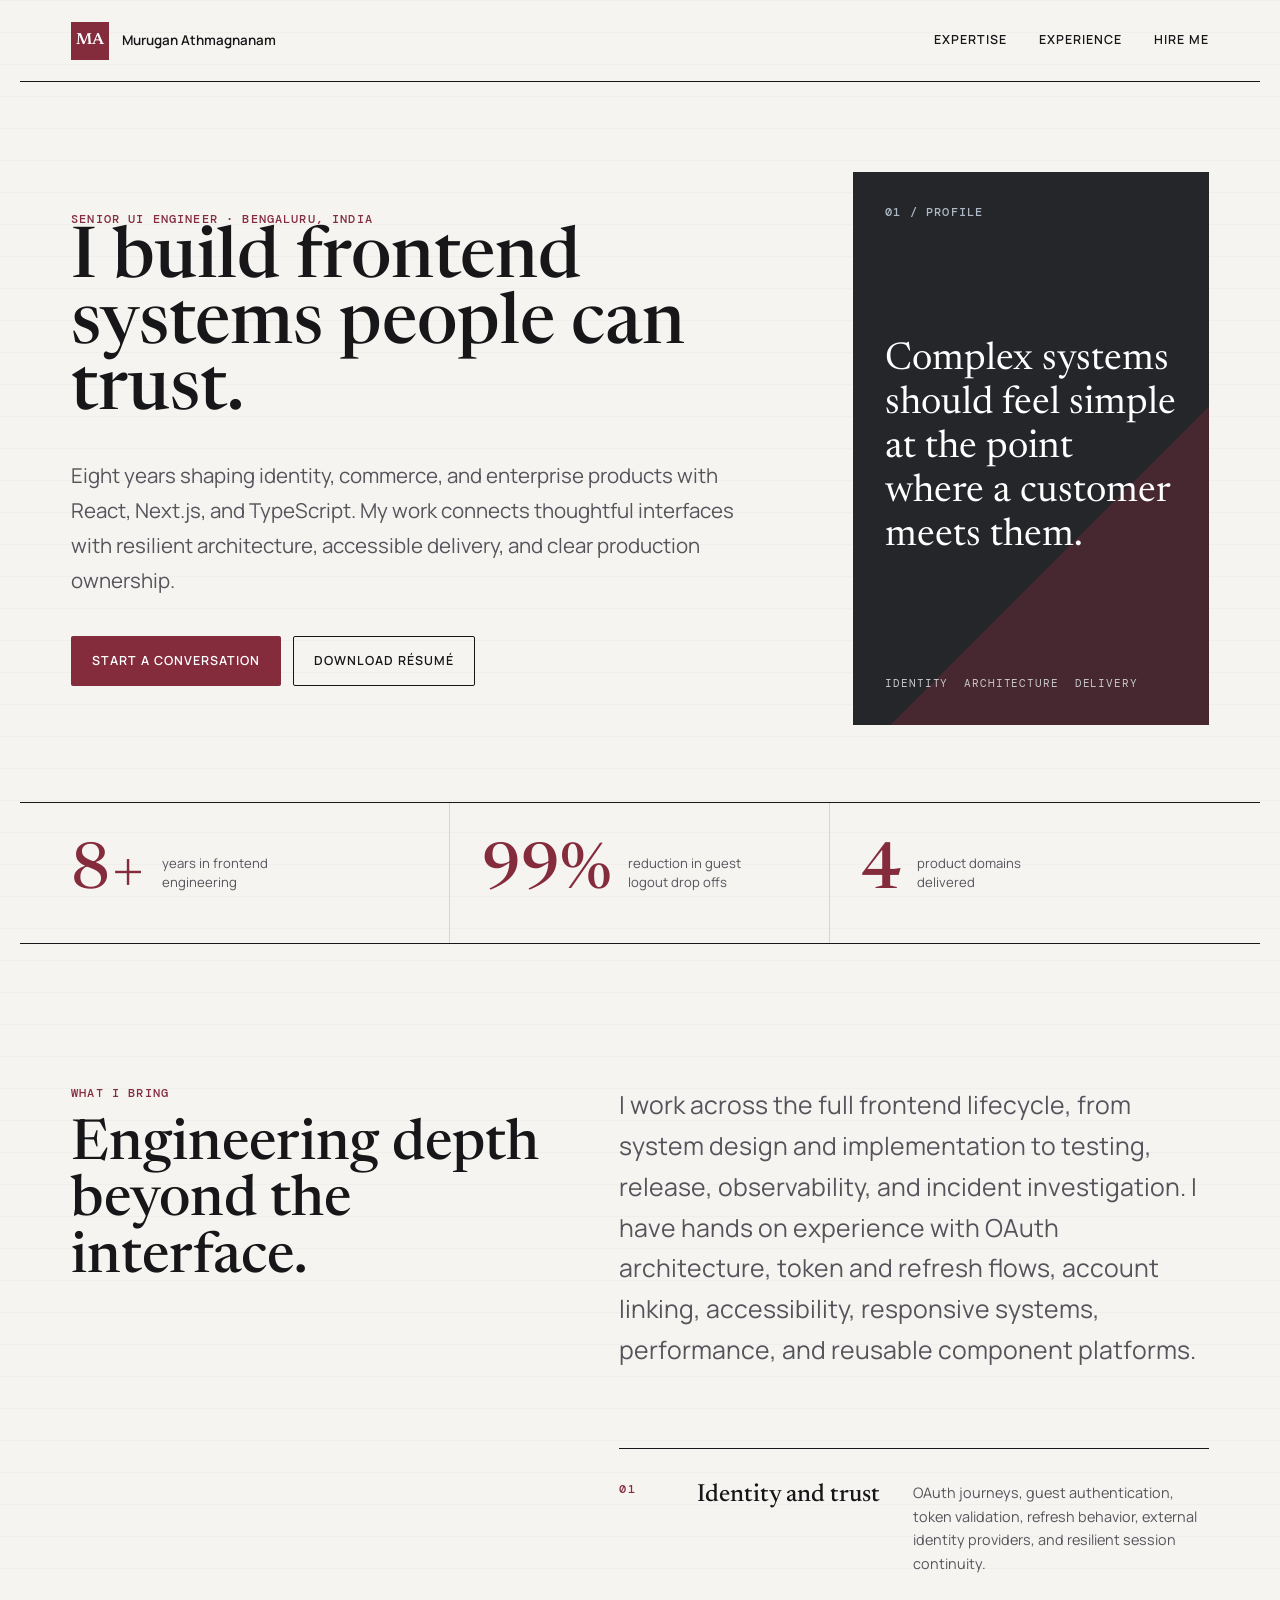
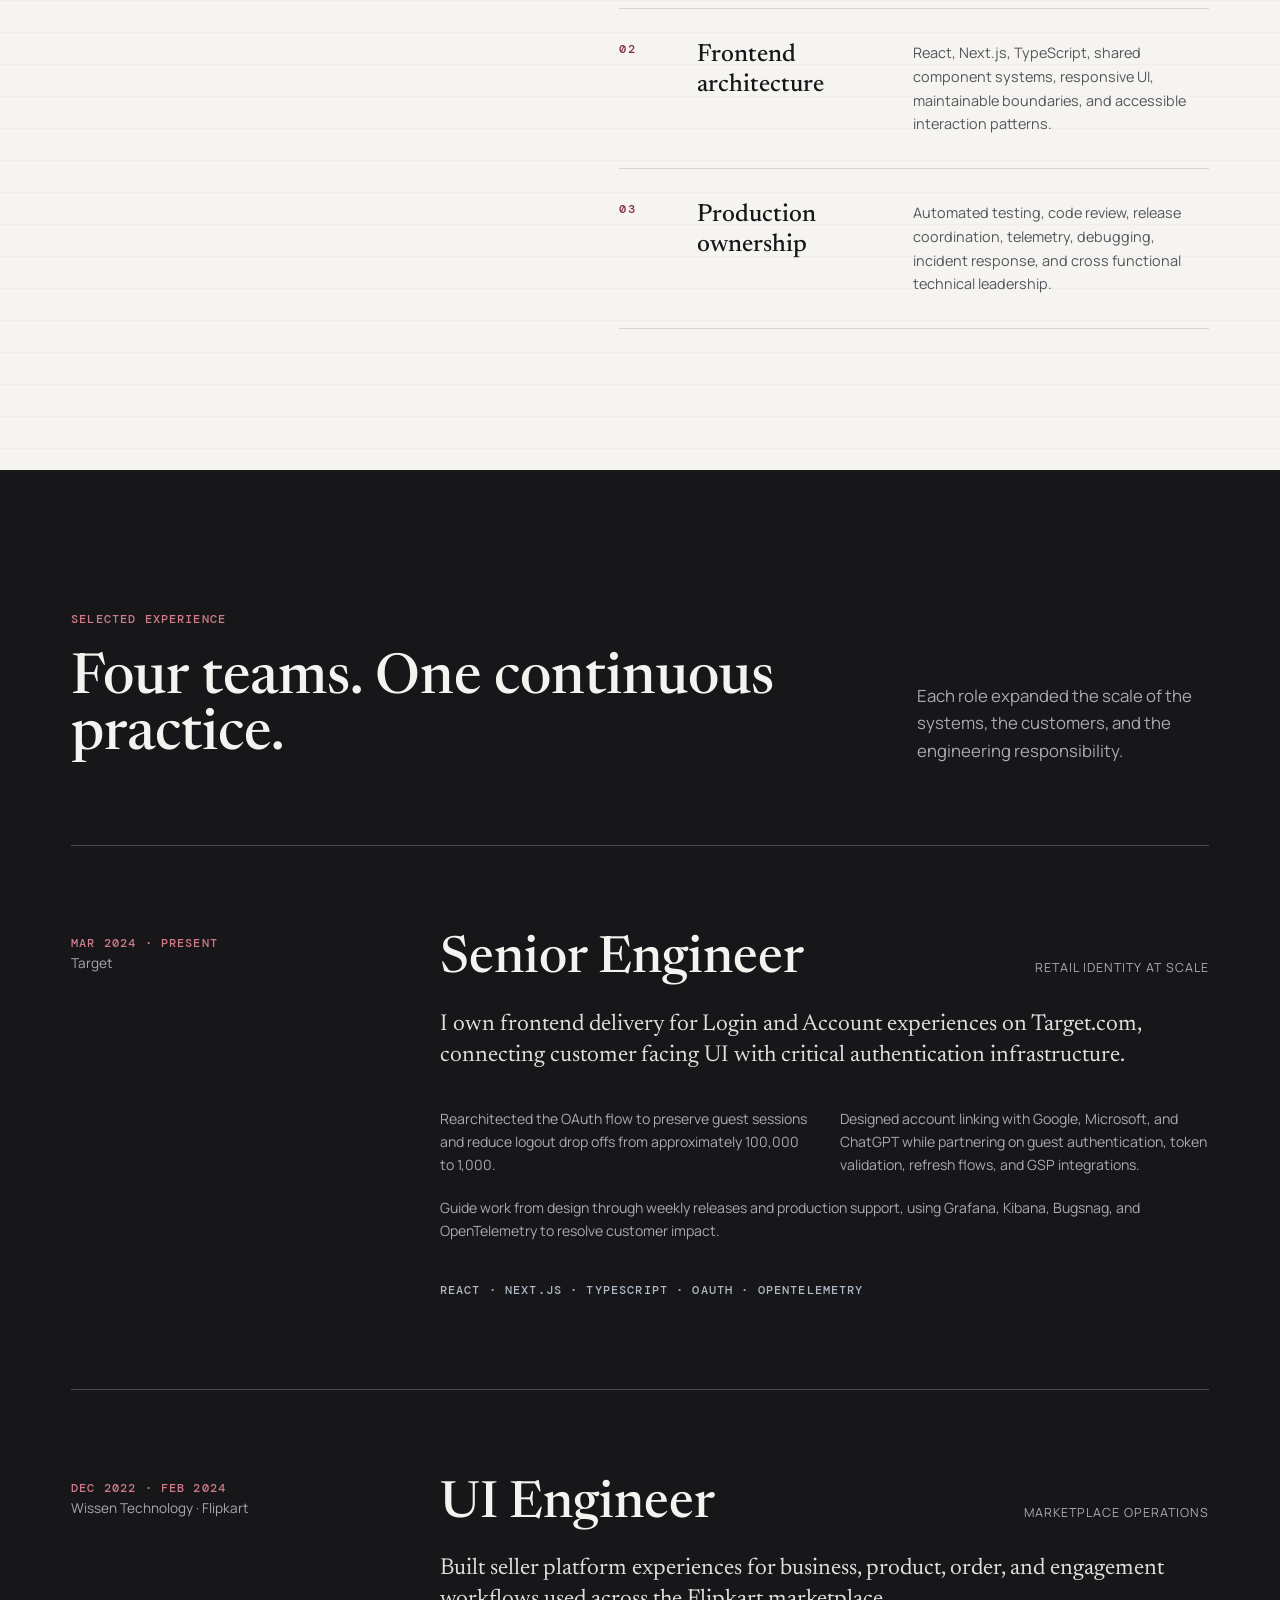
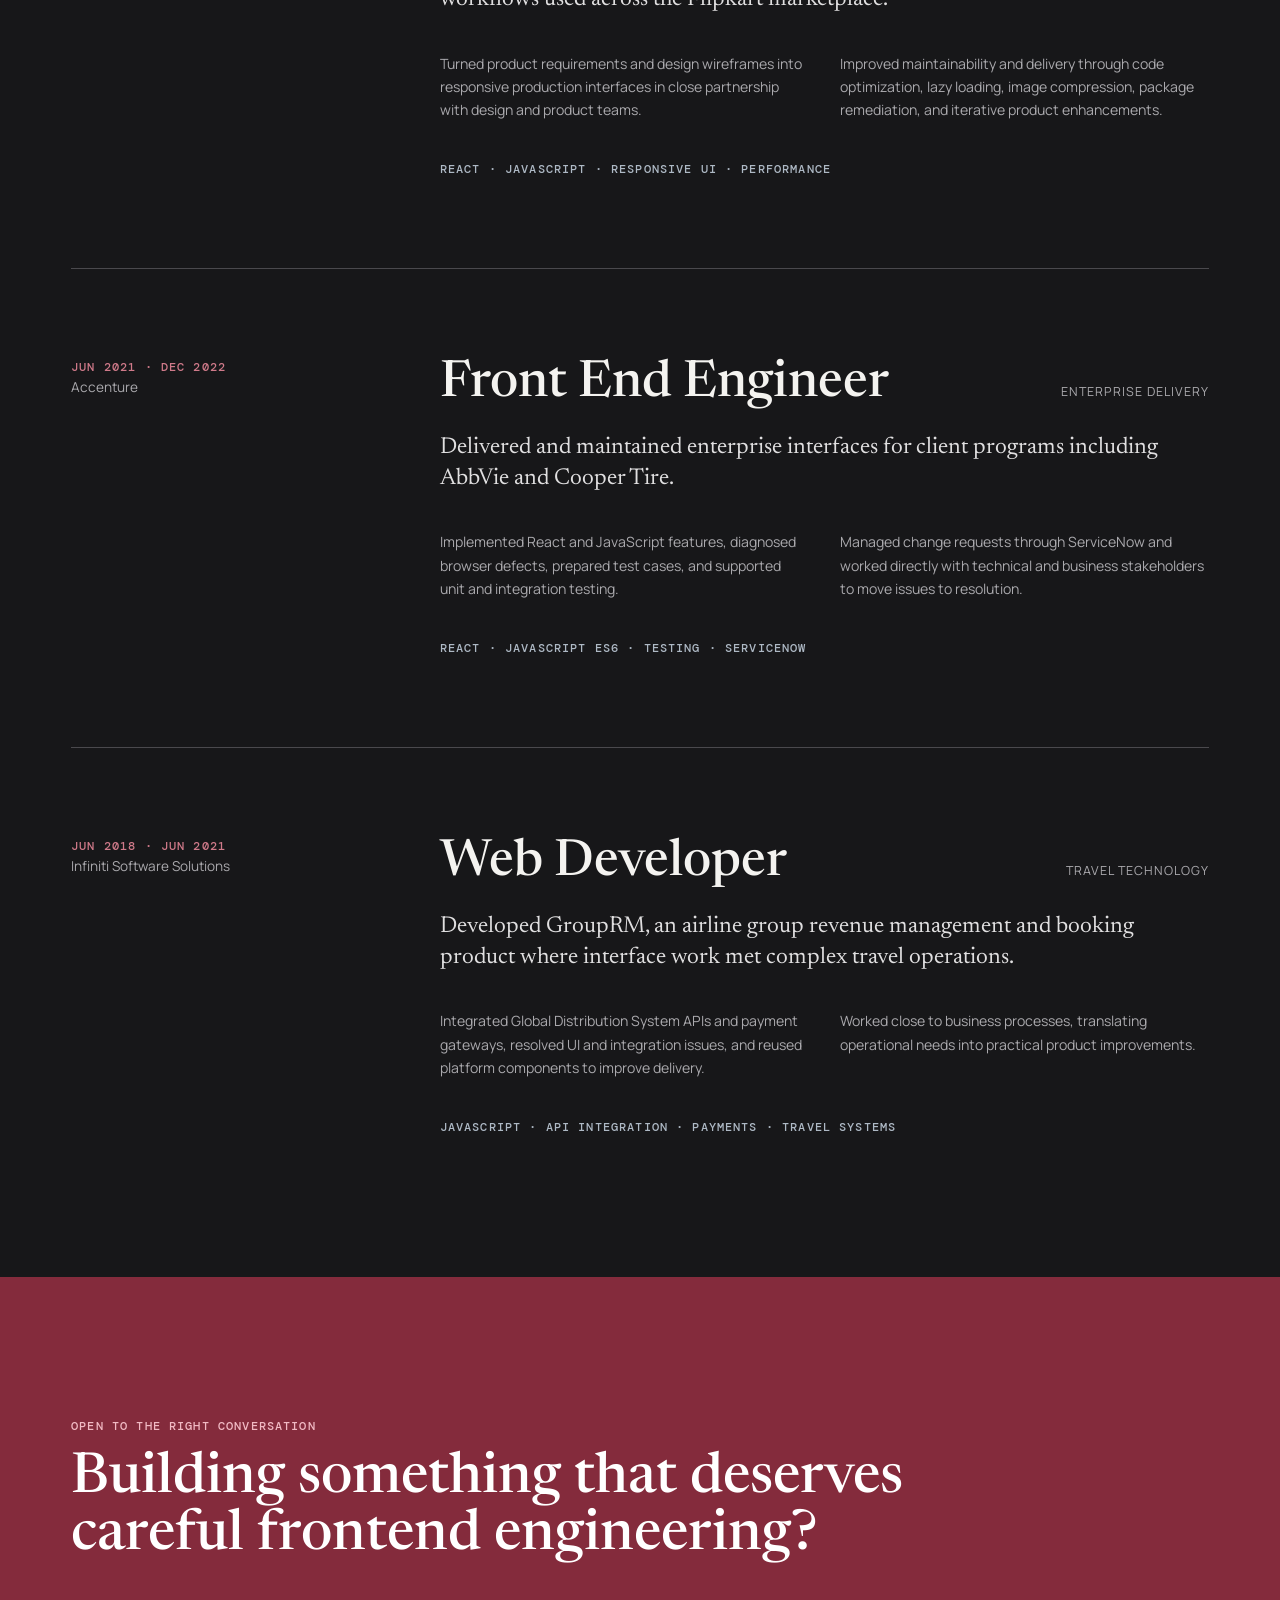
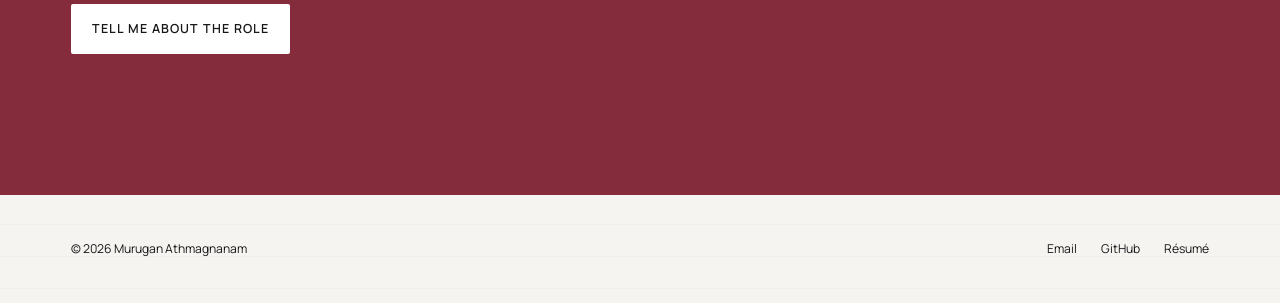
==== commit afbbf2f8: "Launch portfolio" ====
--- a/index.html
+++ b/index.html
@@ -2,15 +2,232 @@
 <html lang="en">
 <head>
   <meta charset="utf-8">
-  <title>News App</title>
-  <base href="/">
-
   <meta name="viewport" content="width=device-width, initial-scale=1">
-  <link rel="icon" type="image/x-icon" href="favicon.ico">
-  <link href="https://fonts.googleapis.com/icon?family=Material+Icons" rel="stylesheet">
-
-<link rel="stylesheet" href="styles.c0542add2c0bae121399.css"></head>
+  <meta name="description" content="Murugan Athmagnanam is a Senior UI Engineer building reliable identity, commerce, and enterprise experiences with React, Next.js, and TypeScript.">
+  <meta name="theme-color" content="#171719">
+  <meta property="og:title" content="Murugan Athmagnanam | Senior UI Engineer">
+  <meta property="og:description" content="Frontend engineering for identity, commerce, and high scale customer experiences.">
+  <meta property="og:type" content="website">
+  <meta property="og:image" content="assets/og-card.svg">
+  <title>Murugan Athmagnanam | Senior UI Engineer</title>
+  <link rel="icon" href="assets/favicon.svg" type="image/svg+xml">
+  <link rel="preconnect" href="https://fonts.googleapis.com">
+  <link rel="preconnect" href="https://fonts.gstatic.com" crossorigin>
+  <link href="https://fonts.googleapis.com/css2?family=DM+Mono:wght@400;500&amp;family=Manrope:wght@400;500;600&amp;family=Newsreader:opsz,wght@6..72,500;6..72,600&amp;display=swap" rel="stylesheet">
+  <link rel="stylesheet" href="styles.css?v=6">
+  <script src="script.js?v=2" defer></script>
+</head>
 <body>
-  <app-root></app-root>
-<script type="text/javascript" src="runtime.26209474bfa8dc87a77c.js"></script><script type="text/javascript" src="es2015-polyfills.c5dd28b362270c767b34.js" nomodule></script><script type="text/javascript" src="polyfills.8bbb231b43165d65d357.js"></script><script type="text/javascript" src="main.18ae1bc99b776c555c8f.js"></script></body>
+  <a class="skip-link" href="#main">Skip to content</a>
+
+  <header class="site-header">
+    <a class="brand" href="#top" aria-label="Murugan Athmagnanam, home">
+      <span class="brand-mark" aria-hidden="true">MA</span>
+      <span class="brand-name">Murugan Athmagnanam</span>
+    </a>
+    <nav class="desktop-nav" aria-label="Primary navigation">
+      <a href="#expertise">Expertise</a>
+      <a href="#experience">Experience</a>
+      <button class="text-button js-open-contact" type="button">Hire me</button>
+    </nav>
+    <button class="mobile-menu-toggle" type="button" aria-expanded="false" aria-controls="mobile-nav" aria-label="Open navigation">
+      <span></span><span></span>
+    </button>
+    <nav class="mobile-nav" id="mobile-nav" aria-label="Mobile navigation" hidden>
+      <a href="#expertise">Expertise</a>
+      <a href="#experience">Experience</a>
+      <button class="text-button js-open-contact" type="button">Hire me</button>
+    </nav>
+  </header>
+
+  <main id="main">
+    <section class="hero" id="top">
+      <div class="hero-copy">
+        <p class="eyebrow">Senior UI Engineer · Bengaluru, India</p>
+        <h1>I build frontend systems people can trust.</h1>
+        <p class="hero-intro">Eight years shaping identity, commerce, and enterprise products with React, Next.js, and TypeScript. My work connects thoughtful interfaces with resilient architecture, accessible delivery, and clear production ownership.</p>
+        <div class="hero-actions">
+          <button class="button button-primary js-open-contact" type="button">Start a conversation</button>
+          <a class="button button-secondary" href="resume/Murugan_Athmagnanam_Resume.pdf" download>Download résumé</a>
+        </div>
+      </div>
+      <aside class="hero-signature" aria-label="Professional focus">
+        <p class="signature-index">01 / Profile</p>
+        <p class="signature-quote">Complex systems should feel simple at the point where a customer meets them.</p>
+        <div class="signature-meta">
+          <span>Identity</span>
+          <span>Architecture</span>
+          <span>Delivery</span>
+        </div>
+      </aside>
+    </section>
+
+    <section class="proof-strip" aria-label="Career highlights">
+      <div><strong>8+</strong><span>years in frontend engineering</span></div>
+      <div><strong>99%</strong><span>reduction in guest logout drop offs</span></div>
+      <div><strong>4</strong><span>product domains delivered</span></div>
+    </section>
+
+    <section class="section expertise" id="expertise">
+      <div class="section-heading">
+        <p class="eyebrow">What I bring</p>
+        <h2>Engineering depth beyond the interface.</h2>
+      </div>
+      <div class="expertise-intro">
+        <p>I work across the full frontend lifecycle, from system design and implementation to testing, release, observability, and incident investigation. I have hands on experience with OAuth architecture, token and refresh flows, account linking, accessibility, responsive systems, performance, and reusable component platforms.</p>
+      </div>
+      <div class="capability-list">
+        <article>
+          <span class="capability-number">01</span>
+          <h3>Identity and trust</h3>
+          <p>OAuth journeys, guest authentication, token validation, refresh behavior, external identity providers, and resilient session continuity.</p>
+        </article>
+        <article>
+          <span class="capability-number">02</span>
+          <h3>Frontend architecture</h3>
+          <p>React, Next.js, TypeScript, shared component systems, responsive UI, maintainable boundaries, and accessible interaction patterns.</p>
+        </article>
+        <article>
+          <span class="capability-number">03</span>
+          <h3>Production ownership</h3>
+          <p>Automated testing, code review, release coordination, telemetry, debugging, incident response, and cross functional technical leadership.</p>
+        </article>
+      </div>
+    </section>
+
+    <section class="section experience" id="experience">
+      <div class="section-heading experience-heading">
+        <p class="eyebrow">Selected experience</p>
+        <h2>Four teams. One continuous practice.</h2>
+        <p>Each role expanded the scale of the systems, the customers, and the engineering responsibility.</p>
+      </div>
+
+      <div class="role-list">
+        <article class="role">
+          <div class="role-meta">
+            <p class="role-period">Mar 2024 · Present</p>
+            <p class="role-location">Target</p>
+          </div>
+          <div class="role-content">
+            <div class="role-title">
+              <h3>Senior Engineer</h3>
+              <span>Retail identity at scale</span>
+            </div>
+            <p class="role-summary">I own frontend delivery for Login and Account experiences on Target.com, connecting customer facing UI with critical authentication infrastructure.</p>
+            <div class="role-details">
+              <p>Rearchitected the OAuth flow to preserve guest sessions and reduce logout drop offs from approximately 100,000 to 1,000.</p>
+              <p>Designed account linking with Google, Microsoft, and ChatGPT while partnering on guest authentication, token validation, refresh flows, and GSP integrations.</p>
+              <p>Guide work from design through weekly releases and production support, using Grafana, Kibana, Bugsnag, and OpenTelemetry to resolve customer impact.</p>
+            </div>
+            <p class="role-stack">React · Next.js · TypeScript · OAuth · OpenTelemetry</p>
+          </div>
+        </article>
+
+        <article class="role">
+          <div class="role-meta">
+            <p class="role-period">Dec 2022 · Feb 2024</p>
+            <p class="role-location">Wissen Technology · Flipkart</p>
+          </div>
+          <div class="role-content">
+            <div class="role-title">
+              <h3>UI Engineer</h3>
+              <span>Marketplace operations</span>
+            </div>
+            <p class="role-summary">Built seller platform experiences for business, product, order, and engagement workflows used across the Flipkart marketplace.</p>
+            <div class="role-details">
+              <p>Turned product requirements and design wireframes into responsive production interfaces in close partnership with design and product teams.</p>
+              <p>Improved maintainability and delivery through code optimization, lazy loading, image compression, package remediation, and iterative product enhancements.</p>
+            </div>
+            <p class="role-stack">React · JavaScript · Responsive UI · Performance</p>
+          </div>
+        </article>
+
+        <article class="role">
+          <div class="role-meta">
+            <p class="role-period">Jun 2021 · Dec 2022</p>
+            <p class="role-location">Accenture</p>
+          </div>
+          <div class="role-content">
+            <div class="role-title">
+              <h3>Front End Engineer</h3>
+              <span>Enterprise delivery</span>
+            </div>
+            <p class="role-summary">Delivered and maintained enterprise interfaces for client programs including AbbVie and Cooper Tire.</p>
+            <div class="role-details">
+              <p>Implemented React and JavaScript features, diagnosed browser defects, prepared test cases, and supported unit and integration testing.</p>
+              <p>Managed change requests through ServiceNow and worked directly with technical and business stakeholders to move issues to resolution.</p>
+            </div>
+            <p class="role-stack">React · JavaScript ES6 · Testing · ServiceNow</p>
+          </div>
+        </article>
+
+        <article class="role">
+          <div class="role-meta">
+            <p class="role-period">Jun 2018 · Jun 2021</p>
+            <p class="role-location">Infiniti Software Solutions</p>
+          </div>
+          <div class="role-content">
+            <div class="role-title">
+              <h3>Web Developer</h3>
+              <span>Travel technology</span>
+            </div>
+            <p class="role-summary">Developed GroupRM, an airline group revenue management and booking product where interface work met complex travel operations.</p>
+            <div class="role-details">
+              <p>Integrated Global Distribution System APIs and payment gateways, resolved UI and integration issues, and reused platform components to improve delivery.</p>
+              <p>Worked close to business processes, translating operational needs into practical product improvements.</p>
+            </div>
+            <p class="role-stack">JavaScript · API Integration · Payments · Travel Systems</p>
+          </div>
+        </article>
+      </div>
+    </section>
+
+    <section class="contact-band" id="contact">
+      <p class="eyebrow">Open to the right conversation</p>
+      <h2>Building something that deserves careful frontend engineering?</h2>
+      <button class="button button-light js-open-contact" type="button">Tell me about the role</button>
+    </section>
+  </main>
+
+  <footer class="site-footer">
+    <p>© <span id="year"></span> Murugan Athmagnanam</p>
+    <div>
+      <a href="mailto:1murugan23@gmail.com">Email</a>
+      <a href="https://github.com/MURUGAN96" target="_blank" rel="noreferrer">GitHub</a>
+      <a href="resume/Murugan_Athmagnanam_Resume.pdf" target="_blank">Résumé</a>
+    </div>
+  </footer>
+
+  <dialog class="contact-dialog" id="contact-dialog" aria-labelledby="contact-title">
+    <div class="dialog-heading">
+      <div>
+        <p class="eyebrow">Start a conversation</p>
+        <h2 id="contact-title">A few details first.</h2>
+      </div>
+      <button class="dialog-close" type="button" aria-label="Close contact form">×</button>
+    </div>
+    <form id="contact-form">
+      <div class="form-grid">
+        <label>
+          <span>Your name</span>
+          <input name="name" type="text" autocomplete="name" placeholder="Priya Sharma" required>
+        </label>
+        <label>
+          <span>Company</span>
+          <input name="company" type="text" autocomplete="organization" placeholder="Company name" required>
+        </label>
+      </div>
+      <label>
+        <span>Position</span>
+        <input name="position" type="text" placeholder="Senior Frontend Engineer" required>
+      </label>
+      <label>
+        <span>Message</span>
+        <textarea name="message" rows="4" placeholder="Hi Murugan, I am reaching out about a Senior Frontend Engineer position on our customer identity team."></textarea>
+      </label>
+      <button class="button button-primary" type="submit">Continue to email</button>
+      <p class="form-note">This opens your email app with a prepared message. Nothing is submitted on this site.</p>
+    </form>
+  </dialog>
+</body>
 </html>
--- a/styles.css
+++ b/styles.css
@@ -0,0 +1,884 @@
+:root {
+  --paper: #f5f4f1;
+  --surface: #ffffff;
+  --ink: #171719;
+  --ink-soft: #55545b;
+  --line: #d8d5d0;
+  --wine: #842b3c;
+  --wine-dark: #5f1726;
+  --steel: #526477;
+  --max-width: 1240px;
+  --page-pad: clamp(1.25rem, 4vw, 4.5rem);
+}
+
+* {
+  box-sizing: border-box;
+}
+
+html {
+  scroll-behavior: smooth;
+}
+
+body {
+  margin: 0;
+  color: var(--ink);
+  background-color: var(--paper);
+  background-image: linear-gradient(rgba(23, 23, 25, 0.025) 1px, transparent 1px);
+  background-size: 100% 32px;
+  font-family: "Manrope", sans-serif;
+  font-size: 1rem;
+  line-height: 1.65;
+  letter-spacing: 0;
+  text-rendering: optimizeLegibility;
+}
+
+body:has(dialog[open]) {
+  overflow: hidden;
+}
+
+button,
+input,
+textarea {
+  font: inherit;
+}
+
+button,
+a {
+  -webkit-tap-highlight-color: transparent;
+}
+
+a {
+  color: inherit;
+  text-decoration: none;
+}
+
+button {
+  color: inherit;
+}
+
+.skip-link {
+  position: fixed;
+  z-index: 100;
+  top: 0.75rem;
+  left: 0.75rem;
+  padding: 0.7rem 1rem;
+  color: #fff;
+  background: var(--ink);
+  transform: translateY(-160%);
+}
+
+.skip-link:focus {
+  transform: translateY(0);
+}
+
+.site-header {
+  position: relative;
+  z-index: 20;
+  display: flex;
+  align-items: center;
+  justify-content: space-between;
+  width: min(100%, var(--max-width));
+  min-height: 82px;
+  margin: 0 auto;
+  padding: 0 var(--page-pad);
+  border-bottom: 1px solid var(--ink);
+}
+
+.brand {
+  display: inline-flex;
+  align-items: center;
+  gap: 0.8rem;
+  font-size: 0.84rem;
+  font-weight: 600;
+}
+
+.brand-mark {
+  display: grid;
+  width: 38px;
+  height: 38px;
+  place-items: center;
+  color: #fff;
+  background: var(--wine);
+  font-family: "Newsreader", serif;
+  font-size: 1rem;
+}
+
+.desktop-nav,
+.mobile-nav {
+  align-items: center;
+  gap: 2rem;
+  font-size: 0.78rem;
+  font-weight: 600;
+  text-transform: uppercase;
+  letter-spacing: 0.08em;
+}
+
+.desktop-nav {
+  display: flex;
+}
+
+.desktop-nav a,
+.text-button,
+.site-footer a {
+  position: relative;
+}
+
+.desktop-nav a::after,
+.text-button::after,
+.site-footer a::after {
+  position: absolute;
+  right: 0;
+  bottom: -0.3rem;
+  left: 0;
+  height: 1px;
+  background: currentColor;
+  content: "";
+  transform: scaleX(0);
+  transform-origin: right;
+  transition: transform 180ms ease;
+}
+
+.desktop-nav a:hover::after,
+.desktop-nav a:focus-visible::after,
+.text-button:hover::after,
+.text-button:focus-visible::after,
+.site-footer a:hover::after,
+.site-footer a:focus-visible::after {
+  transform: scaleX(1);
+  transform-origin: left;
+}
+
+.text-button {
+  padding: 0;
+  border: 0;
+  background: transparent;
+  cursor: pointer;
+  text-transform: inherit;
+  letter-spacing: inherit;
+}
+
+.mobile-menu-toggle {
+  display: none;
+  width: 42px;
+  height: 42px;
+  padding: 11px;
+  border: 1px solid var(--ink);
+  background: transparent;
+  cursor: pointer;
+}
+
+.mobile-menu-toggle span {
+  display: block;
+  width: 100%;
+  height: 1px;
+  margin: 5px 0;
+  background: currentColor;
+}
+
+.hero {
+  display: grid;
+  grid-template-columns: minmax(0, 1.65fr) minmax(280px, 0.75fr);
+  min-height: min(720px, calc(100vh - 82px));
+  width: min(100%, var(--max-width));
+  margin: 0 auto;
+  padding: clamp(4rem, 7vw, 6.5rem) var(--page-pad) clamp(3.5rem, 6vw, 5.5rem);
+}
+
+.hero-copy {
+  align-self: center;
+  max-width: 820px;
+  padding-right: clamp(2rem, 7vw, 7rem);
+}
+
+.eyebrow,
+.signature-index,
+.capability-number,
+.role-period,
+.role-stack {
+  margin: 0;
+  font-family: "DM Mono", monospace;
+  font-size: 0.72rem;
+  font-weight: 500;
+  line-height: 1.5;
+  text-transform: uppercase;
+  letter-spacing: 0.1em;
+}
+
+.eyebrow {
+  color: var(--wine);
+}
+
+h1,
+h2,
+h3,
+p {
+  letter-spacing: 0;
+}
+
+h1,
+h2,
+h3 {
+  margin-top: 0;
+  font-family: "Newsreader", serif;
+  font-weight: 500;
+}
+
+h1 {
+  max-width: 800px;
+  margin-bottom: 2rem;
+  font-size: clamp(3.5rem, 5.5vw, 5.6rem);
+  line-height: 0.94;
+}
+
+.hero-intro {
+  max-width: 710px;
+  margin: 0;
+  color: var(--ink-soft);
+  font-size: clamp(1.05rem, 1.6vw, 1.28rem);
+  line-height: 1.7;
+}
+
+.hero-actions {
+  display: flex;
+  flex-wrap: wrap;
+  gap: 0.75rem;
+  margin-top: 2.4rem;
+}
+
+.button {
+  display: inline-flex;
+  min-height: 50px;
+  align-items: center;
+  justify-content: center;
+  padding: 0.8rem 1.25rem;
+  border: 1px solid transparent;
+  border-radius: 2px;
+  font-size: 0.78rem;
+  font-weight: 600;
+  cursor: pointer;
+  text-transform: uppercase;
+  letter-spacing: 0.08em;
+  transition: color 180ms ease, background 180ms ease, border-color 180ms ease;
+}
+
+.button-primary {
+  color: #fff;
+  background: var(--wine);
+}
+
+.button-primary:hover,
+.button-primary:focus-visible {
+  background: var(--wine-dark);
+}
+
+.button-secondary {
+  border-color: var(--ink);
+  background: transparent;
+}
+
+.button-secondary:hover,
+.button-secondary:focus-visible {
+  color: #fff;
+  background: var(--ink);
+}
+
+.hero-signature {
+  display: flex;
+  min-height: 430px;
+  flex-direction: column;
+  justify-content: space-between;
+  align-self: stretch;
+  padding: 2rem;
+  color: #fff;
+  background-color: #24262a;
+  background-image: linear-gradient(135deg, transparent 0 65%, rgba(132, 43, 60, 0.36) 65% 100%);
+}
+
+.signature-index {
+  color: #aeb9c5;
+}
+
+.signature-quote {
+  max-width: 340px;
+  margin: 4rem 0;
+  font-family: "Newsreader", serif;
+  font-size: clamp(1.8rem, 3vw, 2.55rem);
+  line-height: 1.15;
+}
+
+.signature-meta {
+  display: flex;
+  flex-wrap: wrap;
+  gap: 0.55rem 1rem;
+  color: #c9c9cb;
+  font-family: "DM Mono", monospace;
+  font-size: 0.68rem;
+  text-transform: uppercase;
+  letter-spacing: 0.08em;
+}
+
+.proof-strip {
+  display: grid;
+  grid-template-columns: repeat(3, 1fr);
+  width: min(100%, var(--max-width));
+  margin: 0 auto;
+  padding: 0 var(--page-pad);
+  border-top: 1px solid var(--ink);
+  border-bottom: 1px solid var(--ink);
+}
+
+.proof-strip div {
+  display: grid;
+  min-height: 140px;
+  grid-template-columns: auto 1fr;
+  align-items: center;
+  gap: 1rem;
+  padding: 1.5rem 2rem;
+  border-right: 1px solid var(--line);
+}
+
+.proof-strip div:first-child {
+  padding-left: 0;
+}
+
+.proof-strip div:last-child {
+  border-right: 0;
+}
+
+.proof-strip strong {
+  color: var(--wine);
+  font-family: "Newsreader", serif;
+  font-size: clamp(2.7rem, 5vw, 4.3rem);
+  font-weight: 500;
+  line-height: 1;
+}
+
+.proof-strip span {
+  max-width: 150px;
+  color: var(--ink-soft);
+  font-size: 0.82rem;
+  line-height: 1.45;
+}
+
+.section {
+  width: min(100%, var(--max-width));
+  margin: 0 auto;
+  padding: clamp(6rem, 11vw, 10rem) var(--page-pad);
+}
+
+.section-heading h2,
+.contact-band h2 {
+  margin: 1rem 0 0;
+  font-size: clamp(2.6rem, 4.4vw, 4.75rem);
+  line-height: 1;
+  overflow-wrap: normal;
+  word-break: normal;
+  hyphens: none;
+}
+
+.expertise {
+  display: grid;
+  grid-template-columns: minmax(360px, 1fr) minmax(0, 1.25fr);
+  gap: clamp(3rem, 6vw, 6rem);
+}
+
+.expertise > *,
+.experience-heading > *,
+.role > *,
+.role-title > * {
+  min-width: 0;
+}
+
+.expertise .section-heading {
+  position: sticky;
+  top: 2rem;
+  align-self: start;
+}
+
+.expertise-intro {
+  grid-column: 2;
+  color: var(--ink-soft);
+  font-size: clamp(1.15rem, 2vw, 1.55rem);
+  line-height: 1.65;
+}
+
+.expertise-intro p {
+  margin: 0;
+}
+
+.capability-list {
+  grid-column: 2;
+  border-top: 1px solid var(--ink);
+}
+
+.capability-list article {
+  display: grid;
+  grid-template-columns: 54px minmax(180px, 0.65fr) 1fr;
+  gap: 1.5rem;
+  padding: 2rem 0;
+  border-bottom: 1px solid var(--line);
+}
+
+.capability-number {
+  color: var(--wine);
+}
+
+.capability-list h3 {
+  margin-bottom: 0;
+  font-size: 1.55rem;
+  line-height: 1.2;
+}
+
+.capability-list p {
+  margin: 0;
+  color: var(--ink-soft);
+  font-size: 0.9rem;
+}
+
+.experience {
+  width: 100%;
+  max-width: none;
+  padding-right: max(var(--page-pad), calc((100vw - var(--max-width)) / 2 + var(--page-pad)));
+  padding-left: max(var(--page-pad), calc((100vw - var(--max-width)) / 2 + var(--page-pad)));
+  color: #f4f3f0;
+  background: var(--ink);
+}
+
+.experience-heading {
+  display: grid;
+  grid-template-columns: minmax(0, 1.45fr) minmax(260px, 0.55fr);
+  gap: 1.5rem clamp(3rem, 6vw, 6rem);
+  margin-bottom: 5rem;
+}
+
+.experience-heading .eyebrow {
+  grid-column: 1 / -1;
+  color: #d07a8a;
+}
+
+.experience-heading h2 {
+  margin: 0;
+}
+
+.experience-heading > p:last-child {
+  align-self: end;
+  max-width: 480px;
+  margin: 0;
+  color: #aaa9ad;
+  font-size: 1.05rem;
+}
+
+.role {
+  display: grid;
+  grid-template-columns: minmax(190px, 0.55fr) minmax(0, 1.45fr);
+  gap: clamp(2rem, 6vw, 7rem);
+  padding: clamp(3.5rem, 7vw, 6rem) 0;
+  border-top: 1px solid #4a494d;
+}
+
+.role:last-child {
+  padding-bottom: 0;
+}
+
+.role-meta p {
+  margin-top: 0;
+}
+
+.role-period {
+  color: #d07a8a;
+}
+
+.role-location {
+  margin-bottom: 0;
+  color: #aaa9ad;
+  font-size: 0.85rem;
+}
+
+.role-title {
+  display: flex;
+  align-items: baseline;
+  justify-content: space-between;
+  gap: 1.5rem;
+}
+
+.role-title h3 {
+  margin-bottom: 1.4rem;
+  font-size: clamp(2rem, 4vw, 3.8rem);
+  line-height: 1;
+}
+
+.role-title span {
+  color: #aaa9ad;
+  font-size: 0.78rem;
+  text-align: right;
+  text-transform: uppercase;
+  letter-spacing: 0.08em;
+}
+
+.role-summary {
+  max-width: 800px;
+  margin: 0 0 2.25rem;
+  color: #e0dfe0;
+  font-family: "Newsreader", serif;
+  font-size: clamp(1.3rem, 1.8vw, 1.75rem);
+  line-height: 1.35;
+}
+
+.role-details {
+  display: grid;
+  grid-template-columns: repeat(2, 1fr);
+  gap: 1.2rem 2rem;
+  max-width: 900px;
+}
+
+.role-details p {
+  margin: 0;
+  color: #aaa9ad;
+  font-size: 0.88rem;
+}
+
+.role-details p:nth-child(3) {
+  grid-column: 1 / -1;
+}
+
+.role-stack {
+  margin: 2.5rem 0 0;
+  color: #aeb9c5;
+}
+
+.contact-band {
+  padding: clamp(6rem, 11vw, 10rem) max(var(--page-pad), calc((100vw - var(--max-width)) / 2 + var(--page-pad)));
+  color: #fff;
+  background: var(--wine);
+}
+
+.contact-band .eyebrow {
+  color: #f1bac4;
+}
+
+.contact-band h2 {
+  max-width: 940px;
+  margin-bottom: 2.5rem;
+}
+
+.button-light {
+  color: var(--ink);
+  background: #fff;
+}
+
+.button-light:hover,
+.button-light:focus-visible {
+  color: #fff;
+  border-color: #fff;
+  background: transparent;
+}
+
+.site-footer {
+  display: flex;
+  min-height: 108px;
+  align-items: center;
+  justify-content: space-between;
+  width: min(100%, var(--max-width));
+  margin: 0 auto;
+  padding: 1.5rem var(--page-pad);
+  font-size: 0.76rem;
+}
+
+.site-footer p {
+  margin: 0;
+}
+
+.site-footer div {
+  display: flex;
+  gap: 1.5rem;
+}
+
+.contact-dialog {
+  width: min(680px, calc(100% - 2rem));
+  max-height: calc(100vh - 2rem);
+  padding: clamp(1.5rem, 4vw, 3rem);
+  border: 0;
+  border-top: 5px solid var(--wine);
+  border-radius: 2px;
+  color: var(--ink);
+  background: var(--surface);
+  box-shadow: 0 24px 80px rgba(16, 16, 18, 0.26);
+}
+
+.contact-dialog::backdrop {
+  background: rgba(16, 16, 18, 0.76);
+  backdrop-filter: blur(4px);
+}
+
+.dialog-heading {
+  display: flex;
+  align-items: start;
+  justify-content: space-between;
+  gap: 1.5rem;
+  margin-bottom: 2rem;
+}
+
+.dialog-heading h2 {
+  margin: 0.4rem 0 0;
+  font-size: clamp(2rem, 5vw, 3.5rem);
+  line-height: 1;
+}
+
+.dialog-close {
+  display: grid;
+  width: 42px;
+  height: 42px;
+  flex: 0 0 auto;
+  place-items: center;
+  border: 1px solid var(--line);
+  background: transparent;
+  font-size: 1.6rem;
+  line-height: 1;
+  cursor: pointer;
+}
+
+#contact-form,
+#contact-form label {
+  display: grid;
+  gap: 0.55rem;
+}
+
+#contact-form {
+  gap: 1.2rem;
+}
+
+.form-grid {
+  display: grid;
+  grid-template-columns: 1fr 1fr;
+  gap: 1rem;
+}
+
+#contact-form label > span {
+  font-size: 0.75rem;
+  font-weight: 600;
+  text-transform: uppercase;
+  letter-spacing: 0.06em;
+}
+
+input,
+textarea {
+  width: 100%;
+  border: 1px solid #bbb8b3;
+  border-radius: 1px;
+  color: var(--ink);
+  background: #fbfaf8;
+  outline: 0;
+}
+
+input {
+  min-height: 48px;
+  padding: 0 0.85rem;
+}
+
+textarea {
+  min-height: 110px;
+  padding: 0.75rem 0.85rem;
+  resize: vertical;
+}
+
+input:focus,
+textarea:focus {
+  border-color: var(--wine);
+  box-shadow: 0 0 0 2px rgba(132, 43, 60, 0.12);
+}
+
+#contact-form .button {
+  justify-self: start;
+  margin-top: 0.25rem;
+}
+
+.form-note {
+  margin: 0;
+  color: var(--ink-soft);
+  font-size: 0.75rem;
+}
+
+:focus-visible {
+  outline: 2px solid var(--steel);
+  outline-offset: 4px;
+}
+
+@media (max-width: 1100px) {
+  .hero {
+    grid-template-columns: 1fr;
+    gap: 3.5rem;
+  }
+
+  .hero-copy {
+    padding-right: 0;
+  }
+
+  .hero-signature {
+    min-height: 340px;
+  }
+
+  .expertise {
+    grid-template-columns: 1fr;
+  }
+
+  .expertise .section-heading {
+    position: static;
+  }
+
+  .expertise-intro,
+  .capability-list {
+    grid-column: 1;
+  }
+
+  .role {
+    grid-template-columns: 1fr;
+    gap: 2rem;
+  }
+
+  .role-meta {
+    display: flex;
+    justify-content: space-between;
+    gap: 1rem;
+  }
+
+  .role-location {
+    text-align: right;
+  }
+
+  .experience-heading {
+    grid-template-columns: 1fr;
+  }
+
+  .experience-heading .eyebrow {
+    grid-column: 1;
+  }
+
+  .experience-heading > p:last-child {
+    max-width: 620px;
+  }
+
+  .role-title {
+    display: block;
+  }
+
+  .role-title span {
+    display: block;
+    margin: -0.5rem 0 1.5rem;
+    text-align: left;
+  }
+}
+
+@media (max-width: 700px) {
+  .site-header {
+    min-height: 70px;
+  }
+
+  .brand-name,
+  .desktop-nav {
+    display: none;
+  }
+
+  .mobile-menu-toggle {
+    display: block;
+  }
+
+  .mobile-nav {
+    position: absolute;
+    top: 70px;
+    right: var(--page-pad);
+    left: var(--page-pad);
+    display: grid;
+    gap: 0;
+    padding: 0.5rem 1.25rem;
+    border: 1px solid var(--ink);
+    background: var(--surface);
+    box-shadow: 0 18px 30px rgba(23, 23, 25, 0.12);
+  }
+
+  .mobile-nav[hidden] {
+    display: none;
+  }
+
+  .mobile-nav a,
+  .mobile-nav .text-button {
+    padding: 1rem 0;
+    border-bottom: 1px solid var(--line);
+    text-align: left;
+  }
+
+  .mobile-nav .text-button {
+    border-radius: 0;
+  }
+
+  h1 {
+    font-size: clamp(3rem, 13vw, 3.5rem);
+  }
+
+  .hero {
+    min-height: auto;
+    padding-top: 4.5rem;
+  }
+
+  .proof-strip {
+    grid-template-columns: 1fr;
+  }
+
+  .proof-strip div,
+  .proof-strip div:first-child {
+    min-height: 105px;
+    padding: 1.25rem 0;
+    border-right: 0;
+    border-bottom: 1px solid var(--line);
+  }
+
+  .proof-strip div:last-child {
+    border-bottom: 0;
+  }
+
+  .proof-strip strong {
+    min-width: 90px;
+  }
+
+  .proof-strip span {
+    max-width: 220px;
+  }
+
+  .capability-list article {
+    grid-template-columns: 42px 1fr;
+  }
+
+  .capability-list p {
+    grid-column: 2;
+  }
+
+  .role-details {
+    grid-template-columns: 1fr;
+  }
+
+  .role-details p:nth-child(3) {
+    grid-column: 1;
+  }
+
+  .site-footer {
+    align-items: flex-start;
+    flex-direction: column;
+    gap: 1rem;
+  }
+
+  .form-grid {
+    grid-template-columns: 1fr;
+  }
+}
+
+@media (prefers-reduced-motion: reduce) {
+  html {
+    scroll-behavior: auto;
+  }
+
+  *,
+  *::before,
+  *::after {
+    scroll-behavior: auto !important;
+    transition-duration: 0.01ms !important;
+  }
+}
